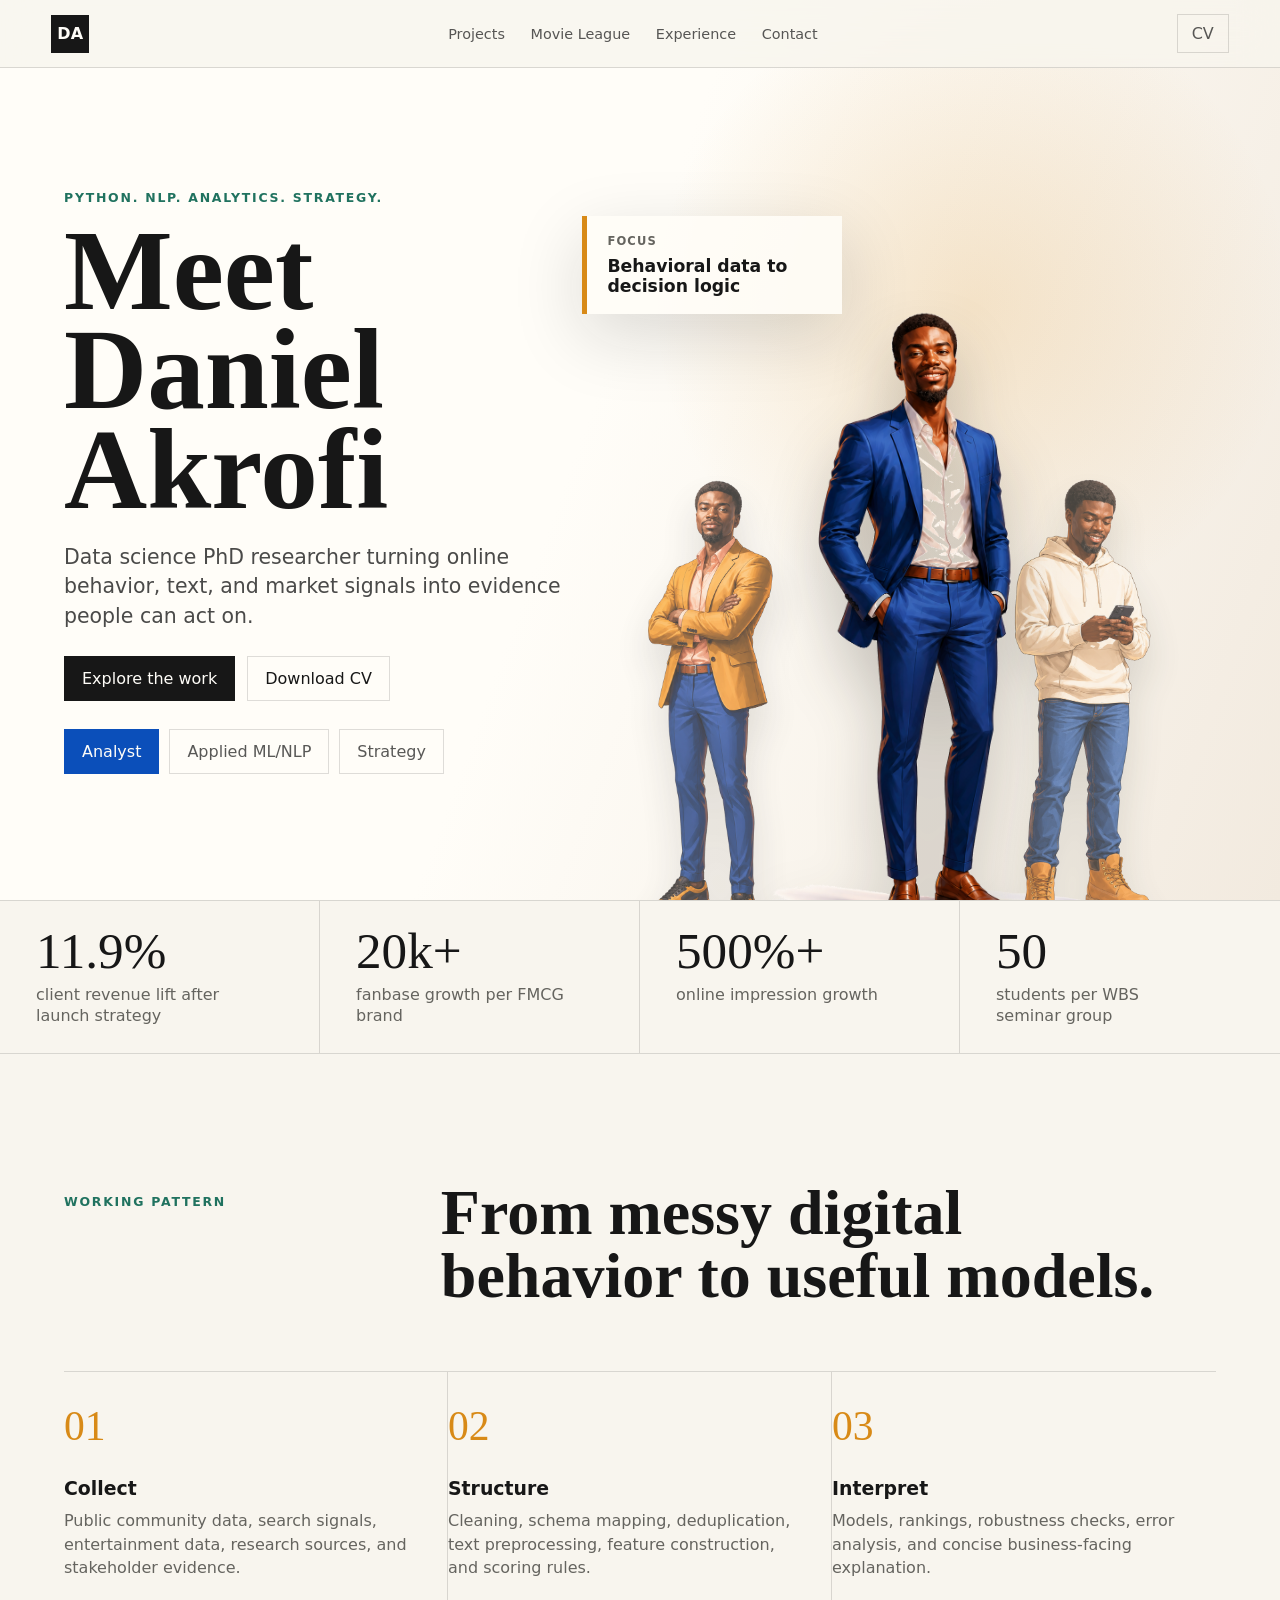
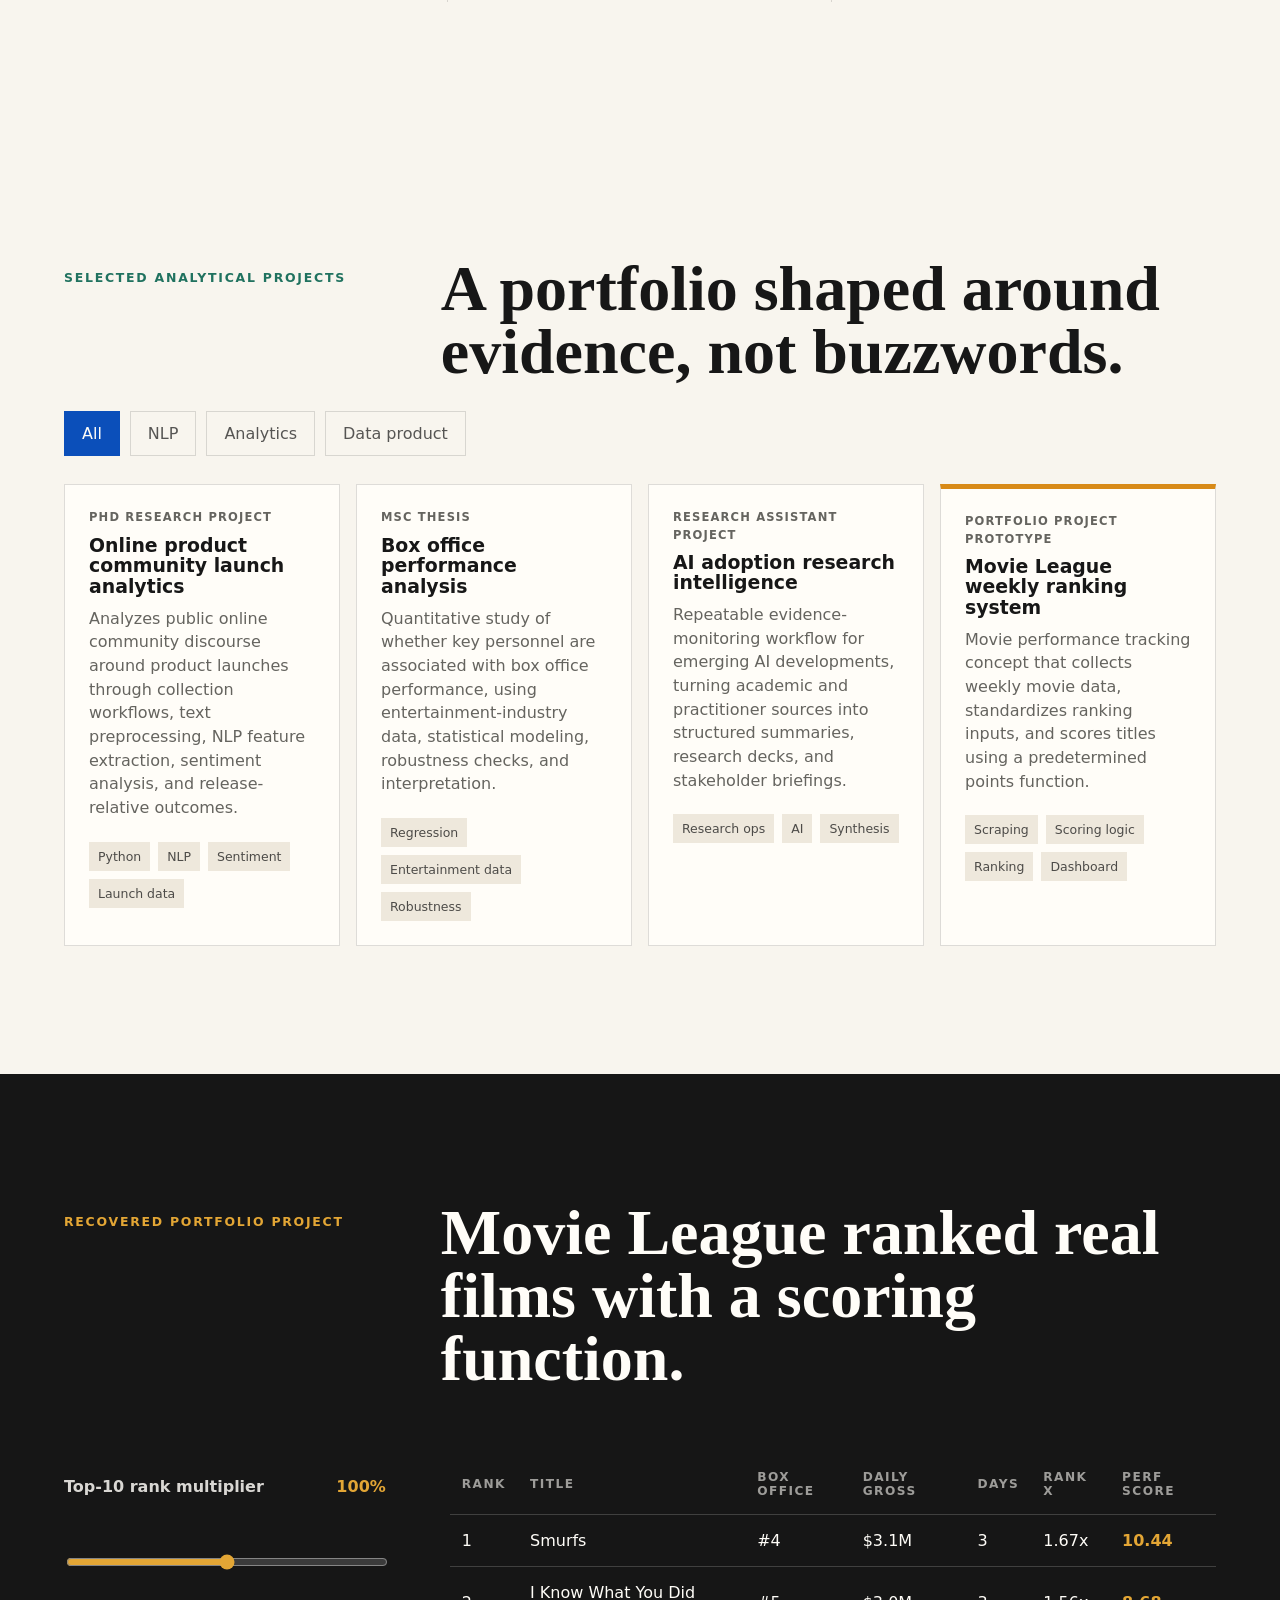
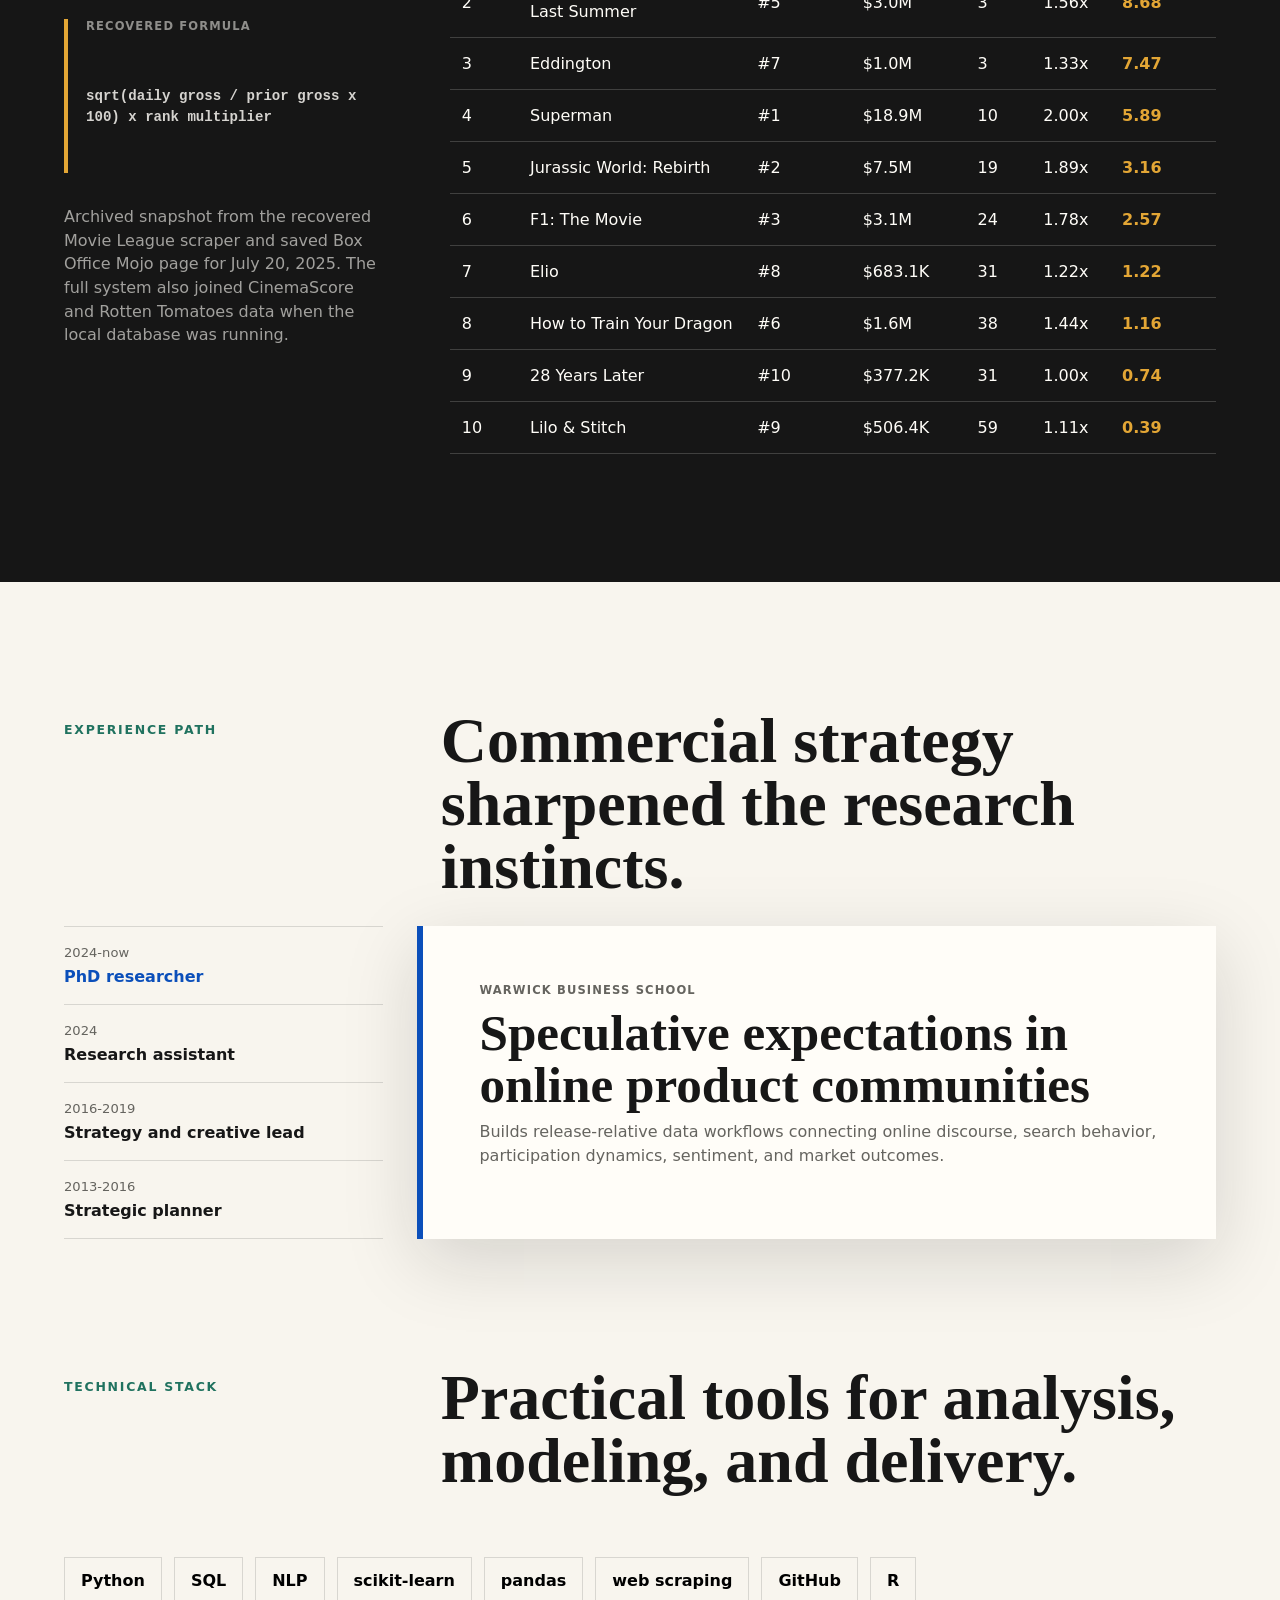
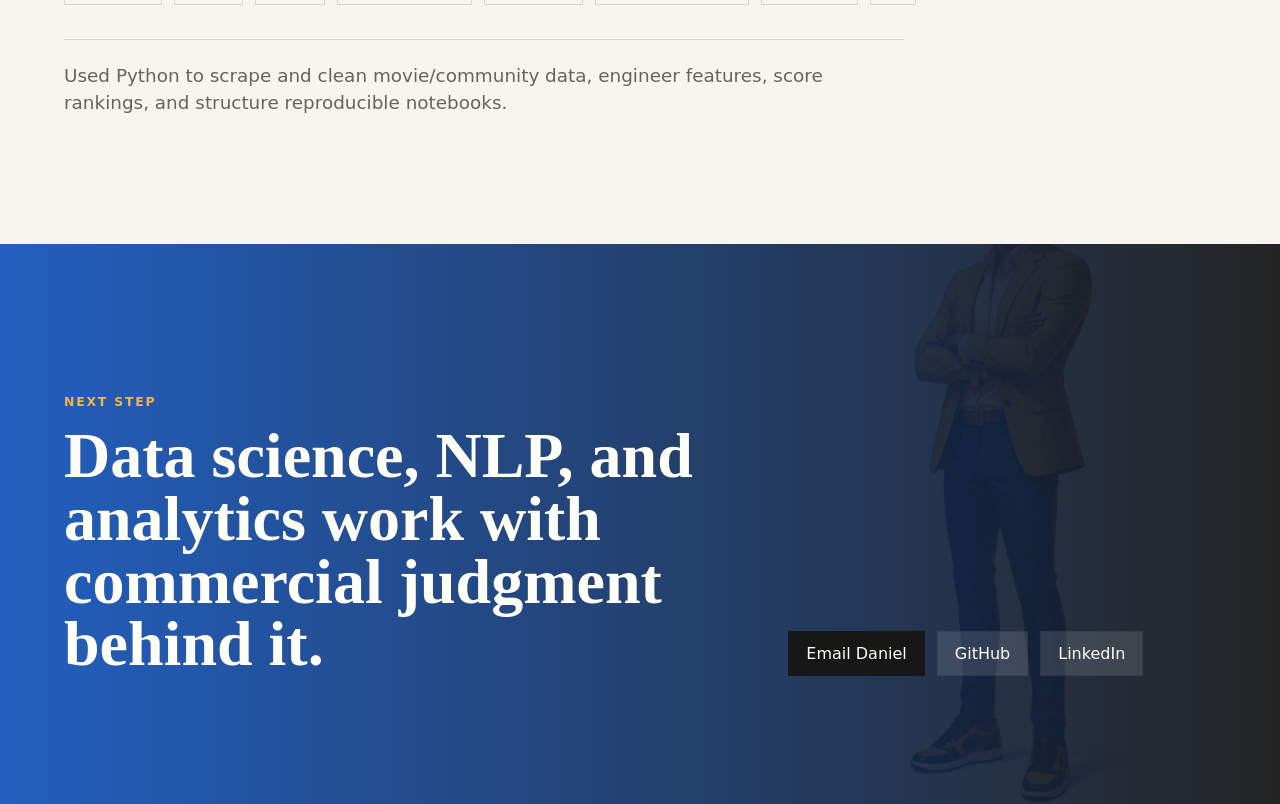
==== index.html @ beecaa13 "Publish portfolio website" ====
<!doctype html>
<html lang="en">
  <head>
    <meta charset="utf-8">
    <meta name="viewport" content="width=device-width, initial-scale=1">
    <title>Meet Daniel Akrofi | Data Science Portfolio</title>
    <meta
      name="description"
      content="Daniel Akrofi - data science PhD researcher working across Python, NLP, analytics, statistical modeling, and strategy."
    >
    <link rel="preload" as="image" href="assets/daniel-blue-suit-transparent.png">
    <link rel="stylesheet" href="styles.css">
  </head>
  <body>
    <header class="site-header" aria-label="Primary navigation">
      <a class="brand-mark" href="#top" aria-label="Daniel Akrofi home">DA</a>
      <nav class="nav-links" aria-label="Site sections">
        <a href="#projects">Projects</a>
        <a href="#league">Movie League</a>
        <a href="#timeline">Experience</a>
        <a href="#contact">Contact</a>
      </nav>
      <a class="header-action" href="assets/daniel-akrofi-data-science-cv.pdf">CV</a>
    </header>

    <main id="top">
      <section class="hero" aria-labelledby="hero-title">
        <div class="hero-copy">
          <p class="eyebrow">Python. NLP. Analytics. Strategy.</p>
          <h1 id="hero-title">Meet Daniel Akrofi</h1>
          <p class="hero-lede" id="persona-lede">
            Data science PhD researcher turning online behavior, text, and market signals into evidence people can act on.
          </p>
          <div class="hero-actions" aria-label="Primary actions">
            <a class="button primary" href="#projects">Explore the work</a>
            <a class="button secondary" href="assets/daniel-akrofi-data-science-cv.pdf">Download CV</a>
          </div>
          <div class="persona-switcher" aria-label="Switch portfolio lens">
            <button class="persona-button active" type="button" data-persona="analyst">Analyst</button>
            <button class="persona-button" type="button" data-persona="ml">Applied ML/NLP</button>
            <button class="persona-button" type="button" data-persona="strategy">Strategy</button>
          </div>
        </div>

        <div class="hero-visual" aria-hidden="true" data-active="analyst">
          <div class="persona-stage">
            <img
              class="persona-figure is-active"
              data-persona-figure="analyst"
              src="assets/daniel-blue-suit-transparent.png"
              alt=""
            >
            <img
              class="persona-figure"
              data-persona-figure="ml"
              src="assets/daniel-hoodie-transparent.png"
              alt=""
            >
            <img
              class="persona-figure"
              data-persona-figure="strategy"
              src="assets/daniel-gold-blazer-transparent.png"
              alt=""
            >
          </div>
          <div class="signal-readout" id="persona-readout">
            <span>Focus</span>
            <strong>Behavioral data to decision logic</strong>
          </div>
        </div>
      </section>

      <section class="signal-band" aria-label="Selected proof points">
        <div>
          <span class="metric">11.9%</span>
          <span class="metric-label">client revenue lift after launch strategy</span>
        </div>
        <div>
          <span class="metric">20k+</span>
          <span class="metric-label">fanbase growth per FMCG brand</span>
        </div>
        <div>
          <span class="metric">500%+</span>
          <span class="metric-label">online impression growth</span>
        </div>
        <div>
          <span class="metric">50</span>
          <span class="metric-label">students per WBS seminar group</span>
        </div>
      </section>

      <section class="section intro-grid" aria-labelledby="work-title">
        <div class="section-heading">
          <p class="eyebrow">Working pattern</p>
          <h2 id="work-title">From messy digital behavior to useful models.</h2>
        </div>
        <div class="workflow" aria-label="Workflow">
          <div class="workflow-step">
            <span>01</span>
            <h3>Collect</h3>
            <p>Public community data, search signals, entertainment data, research sources, and stakeholder evidence.</p>
          </div>
          <div class="workflow-step">
            <span>02</span>
            <h3>Structure</h3>
            <p>Cleaning, schema mapping, deduplication, text preprocessing, feature construction, and scoring rules.</p>
          </div>
          <div class="workflow-step">
            <span>03</span>
            <h3>Interpret</h3>
            <p>Models, rankings, robustness checks, error analysis, and concise business-facing explanation.</p>
          </div>
        </div>
      </section>

      <section class="section projects-section" id="projects" aria-labelledby="projects-title">
        <div class="section-heading compact">
          <p class="eyebrow">Selected analytical projects</p>
          <h2 id="projects-title">A portfolio shaped around evidence, not buzzwords.</h2>
        </div>
        <div class="filter-bar" aria-label="Project filters">
          <button class="filter-button active" type="button" data-filter="all">All</button>
          <button class="filter-button" type="button" data-filter="nlp">NLP</button>
          <button class="filter-button" type="button" data-filter="analytics">Analytics</button>
          <button class="filter-button" type="button" data-filter="product">Data product</button>
        </div>
        <div class="project-grid" id="project-grid">
          <article class="project-card" data-category="nlp analytics">
            <p class="project-kicker">PhD research project</p>
            <h3>Online product community launch analytics</h3>
            <p>
              Analyzes public online community discourse around product launches through collection workflows,
              text preprocessing, NLP feature extraction, sentiment analysis, and release-relative outcomes.
            </p>
            <div class="tag-list">
              <span>Python</span>
              <span>NLP</span>
              <span>Sentiment</span>
              <span>Launch data</span>
            </div>
          </article>
          <article class="project-card" data-category="analytics">
            <p class="project-kicker">MSc thesis</p>
            <h3>Box office performance analysis</h3>
            <p>
              Quantitative study of whether key personnel are associated with box office performance,
              using entertainment-industry data, statistical modeling, robustness checks, and interpretation.
            </p>
            <div class="tag-list">
              <span>Regression</span>
              <span>Entertainment data</span>
              <span>Robustness</span>
            </div>
          </article>
          <article class="project-card" data-category="nlp analytics">
            <p class="project-kicker">Research assistant project</p>
            <h3>AI adoption research intelligence</h3>
            <p>
              Repeatable evidence-monitoring workflow for emerging AI developments, turning academic and
              practitioner sources into structured summaries, research decks, and stakeholder briefings.
            </p>
            <div class="tag-list">
              <span>Research ops</span>
              <span>AI</span>
              <span>Synthesis</span>
            </div>
          </article>
          <article class="project-card spotlight" data-category="product analytics" id="movie-project">
            <p class="project-kicker">Portfolio project prototype</p>
            <h3>Movie League weekly ranking system</h3>
            <p>
              Movie performance tracking concept that collects weekly movie data, standardizes ranking inputs,
              and scores titles using a predetermined points function.
            </p>
            <div class="tag-list">
              <span>Scraping</span>
              <span>Scoring logic</span>
              <span>Ranking</span>
              <span>Dashboard</span>
            </div>
          </article>
        </div>
      </section>

      <section class="section league-section" id="league" aria-labelledby="league-title">
        <div class="section-heading">
          <p class="eyebrow">Recovered portfolio project</p>
          <h2 id="league-title">Movie League ranked real films with a scoring function.</h2>
        </div>
        <div class="league-layout">
          <div class="league-controls" aria-label="Movie League scoring weights">
            <label>
              <span class="range-label">
                Top-10 rank multiplier
                <strong id="rank-multiplier-value">100%</strong>
              </span>
              <input type="range" min="0" max="200" value="100" step="10" id="rank-multiplier-weight">
            </label>
            <div class="formula-chip">
              <span>Recovered formula</span>
              <strong>sqrt(daily gross / prior gross x 100) x rank multiplier</strong>
            </div>
            <p class="league-note">
              Archived snapshot from the recovered Movie League scraper and saved Box Office Mojo page for July 20, 2025.
              The full system also joined CinemaScore and Rotten Tomatoes data when the local database was running.
            </p>
          </div>
          <div class="league-table-wrap">
            <table class="league-table">
              <thead>
                <tr>
                  <th>Rank</th>
                  <th>Title</th>
                  <th>Box office</th>
                  <th>Daily gross</th>
                  <th>Days</th>
                  <th>Rank x</th>
                  <th>Perf score</th>
                </tr>
              </thead>
              <tbody id="league-body"></tbody>
            </table>
          </div>
        </div>
      </section>

      <section class="section timeline-section" id="timeline" aria-labelledby="timeline-title">
        <div class="section-heading compact">
          <p class="eyebrow">Experience path</p>
          <h2 id="timeline-title">Commercial strategy sharpened the research instincts.</h2>
        </div>
        <div class="timeline-shell">
          <div class="timeline-list" role="list" aria-label="Experience timeline">
            <button class="timeline-item active" type="button" data-node="phd">
              <span>2024-now</span>
              <strong>PhD researcher</strong>
            </button>
            <button class="timeline-item" type="button" data-node="ra">
              <span>2024</span>
              <strong>Research assistant</strong>
            </button>
            <button class="timeline-item" type="button" data-node="lead">
              <span>2016-2019</span>
              <strong>Strategy and creative lead</strong>
            </button>
            <button class="timeline-item" type="button" data-node="planner">
              <span>2013-2016</span>
              <strong>Strategic planner</strong>
            </button>
          </div>
          <div class="timeline-detail" id="timeline-detail" aria-live="polite">
            <p class="project-kicker">Warwick Business School</p>
            <h3>Speculative expectations in online product communities</h3>
            <p>
              Builds release-relative data workflows connecting online discourse, search behavior,
              participation dynamics, sentiment, and market outcomes.
            </p>
          </div>
        </div>
      </section>

      <section class="section stack-section" aria-labelledby="stack-title">
        <div class="section-heading">
          <p class="eyebrow">Technical stack</p>
          <h2 id="stack-title">Practical tools for analysis, modeling, and delivery.</h2>
        </div>
        <div class="stack-cloud" aria-label="Technical skills">
          <button type="button" data-skill="Python">Python</button>
          <button type="button" data-skill="SQL">SQL</button>
          <button type="button" data-skill="NLP">NLP</button>
          <button type="button" data-skill="scikit-learn">scikit-learn</button>
          <button type="button" data-skill="Pandas">pandas</button>
          <button type="button" data-skill="Web scraping">web scraping</button>
          <button type="button" data-skill="GitHub">GitHub</button>
          <button type="button" data-skill="R">R</button>
        </div>
        <p class="skill-readout" id="skill-readout">
          Used Python to scrape and clean movie/community data, engineer features, score rankings, and structure reproducible notebooks.
        </p>
      </section>

      <section class="contact-section" id="contact" aria-labelledby="contact-title">
        <div>
          <p class="eyebrow">Next step</p>
          <h2 id="contact-title">Data science, NLP, and analytics work with commercial judgment behind it.</h2>
        </div>
        <div class="contact-actions">
          <a class="button primary" href="mailto:daniel.akrofi@gmail.com">Email Daniel</a>
          <a class="button secondary" href="https://github.com/daakrofi">GitHub</a>
          <a class="button secondary" href="https://www.linkedin.com/in/daniel-ansah-akrofi">LinkedIn</a>
        </div>
      </section>
    </main>

    <script src="script.js"></script>
  </body>
</html>
---- styles.css ----
:root {
  --ink: #171717;
  --muted: #65645f;
  --paper: #f8f5ee;
  --white: #fffdf8;
  --line: rgba(23, 23, 23, 0.14);
  --blue: #0b4fba;
  --amber: #d88a17;
  --green: #20725f;
  --shadow: 0 22px 70px rgba(23, 23, 23, 0.15);
}

* {
  box-sizing: border-box;
}

html {
  scroll-behavior: smooth;
}

body {
  margin: 0;
  color: var(--ink);
  background: var(--paper);
  font-family: Inter, ui-sans-serif, system-ui, -apple-system, BlinkMacSystemFont, "Segoe UI", sans-serif;
  letter-spacing: 0;
}

a {
  color: inherit;
  text-decoration: none;
}

button,
input {
  font: inherit;
}

.site-header {
  align-items: center;
  backdrop-filter: blur(18px);
  background: rgba(248, 245, 238, 0.78);
  border-bottom: 1px solid var(--line);
  display: flex;
  gap: 28px;
  height: 68px;
  justify-content: space-between;
  left: 0;
  padding: 0 clamp(18px, 4vw, 54px);
  position: fixed;
  right: 0;
  top: 0;
  z-index: 20;
}

.brand-mark {
  align-items: center;
  background: var(--ink);
  color: var(--white);
  display: inline-flex;
  font-weight: 800;
  height: 38px;
  justify-content: center;
  width: 38px;
}

.nav-links {
  display: flex;
  gap: clamp(12px, 2vw, 28px);
  font-size: 0.9rem;
}

.nav-links a,
.header-action {
  color: rgba(23, 23, 23, 0.72);
  transition: color 180ms ease, transform 180ms ease;
}

.nav-links a:hover,
.header-action:hover {
  color: var(--ink);
  transform: translateY(-1px);
}

.header-action {
  border: 1px solid var(--line);
  padding: 9px 14px;
}

.hero {
  align-items: center;
  background:
    radial-gradient(circle at 76% 34%, rgba(216, 138, 23, 0.18), transparent 28%),
    linear-gradient(110deg, #fffdf8 0%, #fffdf8 46%, #f2eadf 100%);
  display: grid;
  grid-template-columns: minmax(0, 0.9fr) minmax(360px, 1.1fr);
  min-height: 100svh;
  overflow: hidden;
  padding: 92px clamp(18px, 5vw, 72px) 28px;
  position: relative;
}

.hero-copy {
  max-width: 680px;
  min-width: 0;
  position: relative;
  z-index: 2;
}

.eyebrow {
  color: var(--green);
  font-size: 0.78rem;
  font-weight: 800;
  letter-spacing: 0.14em;
  margin: 0 0 16px;
  text-transform: uppercase;
}

h1,
h2,
h3,
p {
  margin-top: 0;
}

h1 {
  font-family: Georgia, "Times New Roman", serif;
  font-size: clamp(4rem, 9vw, 7.8rem);
  line-height: 0.86;
  margin-bottom: 24px;
  max-width: 850px;
}

h2 {
  font-family: Georgia, "Times New Roman", serif;
  font-size: clamp(2.2rem, 5vw, 5.2rem);
  line-height: 0.98;
  margin-bottom: 0;
}

h3 {
  font-size: 1.18rem;
  line-height: 1.1;
  margin-bottom: 10px;
}

.hero-lede {
  color: rgba(23, 23, 23, 0.78);
  font-size: clamp(1.05rem, 1.6vw, 1.35rem);
  line-height: 1.45;
  max-width: 590px;
}

.hero-actions,
.contact-actions {
  display: flex;
  flex-wrap: wrap;
  gap: 12px;
  margin-top: 24px;
}

.button,
.persona-button,
.filter-button {
  border: 1px solid var(--line);
  cursor: pointer;
  display: inline-flex;
  justify-content: center;
  min-height: 44px;
  padding: 12px 17px;
  transition: background 180ms ease, color 180ms ease, transform 180ms ease, border-color 180ms ease;
}

.button.primary {
  background: var(--ink);
  color: var(--white);
}

.button.secondary {
  background: rgba(255, 253, 248, 0.58);
  color: var(--ink);
}

.button:hover,
.persona-button:hover,
.filter-button:hover,
.stack-cloud button:hover,
.timeline-item:hover {
  transform: translateY(-2px);
}

.persona-switcher {
  display: flex;
  flex-wrap: wrap;
  gap: 10px;
  margin-top: 28px;
}

.persona-button,
.filter-button {
  background: transparent;
  color: rgba(23, 23, 23, 0.72);
}

.persona-button.active,
.filter-button.active {
  background: var(--blue);
  border-color: var(--blue);
  color: var(--white);
}

.hero-visual {
  align-self: stretch;
  min-width: 0;
  min-height: 640px;
  pointer-events: none;
  position: relative;
}

.persona-stage {
  inset: 0;
  position: absolute;
}

.persona-figure {
  --scale: 0.62;
  --x: 50%;
  --y: 70px;
  bottom: -10px;
  filter: drop-shadow(0 34px 28px rgba(36, 32, 26, 0.18));
  height: min(78svh, 810px);
  left: var(--x);
  max-height: 840px;
  max-width: none;
  object-fit: contain;
  opacity: 0.72;
  position: absolute;
  transform: translateX(-50%) translateY(var(--y)) scale(var(--scale));
  transform-origin: bottom center;
  transition: opacity 260ms ease, transform 460ms ease, left 460ms ease, filter 460ms ease;
}

.hero-visual[data-active="analyst"] [data-persona-figure="analyst"],
.hero-visual[data-active="ml"] [data-persona-figure="ml"],
.hero-visual[data-active="strategy"] [data-persona-figure="strategy"] {
  --scale: 0.88;
  --x: 52%;
  --y: 44px;
  filter: drop-shadow(0 38px 34px rgba(36, 32, 26, 0.24));
  opacity: 1;
  z-index: 3;
}

.hero-visual[data-active="analyst"] [data-persona-figure="strategy"],
.hero-visual[data-active="ml"] [data-persona-figure="analyst"],
.hero-visual[data-active="strategy"] [data-persona-figure="analyst"] {
  --scale: 0.66;
  --x: 21%;
  --y: 58px;
  z-index: 1;
}

.hero-visual[data-active="analyst"] [data-persona-figure="ml"],
.hero-visual[data-active="ml"] [data-persona-figure="strategy"],
.hero-visual[data-active="strategy"] [data-persona-figure="ml"] {
  --scale: 0.66;
  --x: 79%;
  --y: 58px;
  z-index: 1;
}

.signal-readout {
  background: rgba(255, 253, 248, 0.88);
  border-left: 5px solid var(--amber);
  box-shadow: var(--shadow);
  left: 0;
  max-width: 260px;
  padding: 18px 20px;
  position: absolute;
  top: 124px;
  z-index: 5;
}

.signal-readout span,
.project-kicker {
  color: var(--muted);
  display: block;
  font-size: 0.72rem;
  font-weight: 800;
  letter-spacing: 0.1em;
  margin-bottom: 8px;
  text-transform: uppercase;
}

.signal-readout strong {
  display: block;
  font-size: 1.08rem;
  line-height: 1.16;
}

.signal-band {
  border-bottom: 1px solid var(--line);
  border-top: 1px solid var(--line);
  display: grid;
  grid-template-columns: repeat(4, 1fr);
  margin: 0;
}

.signal-band div {
  border-right: 1px solid var(--line);
  min-height: 148px;
  padding: 26px clamp(16px, 3vw, 36px);
}

.signal-band div:last-child {
  border-right: 0;
}

.metric {
  display: block;
  font-family: Georgia, "Times New Roman", serif;
  font-size: clamp(2.1rem, 4vw, 4.6rem);
  line-height: 0.95;
}

.metric-label {
  color: var(--muted);
  display: block;
  line-height: 1.35;
  margin-top: 8px;
  max-width: 210px;
}

.section {
  padding: clamp(74px, 10vw, 136px) clamp(18px, 5vw, 72px);
}

.section-heading {
  display: grid;
  gap: 28px;
  grid-template-columns: minmax(160px, 0.45fr) minmax(0, 1fr);
  margin-bottom: clamp(38px, 5vw, 70px);
}

.section-heading.compact {
  margin-bottom: 28px;
}

.section-heading .eyebrow {
  margin-top: 12px;
}

.workflow {
  border-top: 1px solid var(--line);
  display: grid;
  grid-template-columns: repeat(3, 1fr);
}

.workflow-step {
  border-right: 1px solid var(--line);
  padding: 30px clamp(18px, 3vw, 38px) 6px 0;
}

.workflow-step:last-child {
  border-right: 0;
}

.workflow-step span {
  color: var(--amber);
  display: block;
  font-family: Georgia, "Times New Roman", serif;
  font-size: 2.6rem;
  margin-bottom: 28px;
}

.workflow-step p,
.project-card p,
.timeline-detail p,
.league-note,
.skill-readout {
  color: var(--muted);
  line-height: 1.48;
}

.filter-bar {
  display: flex;
  flex-wrap: wrap;
  gap: 10px;
  margin-bottom: 28px;
}

.project-grid {
  display: grid;
  gap: 16px;
  grid-template-columns: repeat(4, minmax(0, 1fr));
}

.project-card {
  background: var(--white);
  border: 1px solid var(--line);
  min-height: 350px;
  opacity: 1;
  padding: 24px;
  transform: translateY(0);
  transition: opacity 220ms ease, transform 220ms ease, border-color 220ms ease;
}

.project-card:hover {
  border-color: rgba(11, 79, 186, 0.45);
  transform: translateY(-4px);
}

.project-card.is-hidden {
  display: none;
}

.project-card.spotlight {
  border-top: 5px solid var(--amber);
}

.tag-list {
  display: flex;
  flex-wrap: wrap;
  gap: 8px;
  margin-top: 22px;
}

.tag-list span {
  background: #eee8dc;
  color: rgba(23, 23, 23, 0.75);
  font-size: 0.78rem;
  padding: 7px 9px;
}

.league-section {
  background: #161616;
  color: var(--white);
}

.league-section .eyebrow {
  color: #e3a635;
}

.league-section h2 {
  color: var(--white);
}

.league-layout {
  display: grid;
  gap: clamp(28px, 5vw, 70px);
  grid-template-columns: minmax(260px, 0.42fr) minmax(0, 1fr);
}

.league-controls {
  display: grid;
  gap: 24px;
}

.league-controls label {
  color: rgba(255, 253, 248, 0.84);
  display: grid;
  gap: 10px;
  font-weight: 700;
}

.range-label {
  align-items: center;
  display: flex;
  gap: 16px;
  justify-content: space-between;
}

.range-label strong {
  color: #e3a635;
  font-variant-numeric: tabular-nums;
}

input[type="range"] {
  accent-color: #e3a635;
  width: 100%;
}

.formula-chip {
  border-left: 4px solid #e3a635;
  color: rgba(255, 253, 248, 0.82);
  display: grid;
  gap: 8px;
  padding-left: 18px;
}

.formula-chip span {
  color: rgba(255, 253, 248, 0.52);
  font-size: 0.72rem;
  font-weight: 800;
  letter-spacing: 0.1em;
  text-transform: uppercase;
}

.formula-chip strong {
  font-family: ui-monospace, SFMono-Regular, Menlo, Monaco, Consolas, "Liberation Mono", monospace;
  font-size: 0.88rem;
  line-height: 1.45;
}

.league-note {
  color: rgba(255, 253, 248, 0.6);
  margin-top: 8px;
}

.league-table-wrap {
  overflow-x: auto;
}

.league-table {
  border-collapse: collapse;
  min-width: 760px;
  width: 100%;
}

.league-table th,
.league-table td {
  border-bottom: 1px solid rgba(255, 253, 248, 0.18);
  padding: 16px 12px;
  text-align: left;
}

.league-table th {
  color: rgba(255, 253, 248, 0.58);
  font-size: 0.76rem;
  letter-spacing: 0.12em;
  text-transform: uppercase;
}

.league-table td:last-child {
  color: #e3a635;
  font-weight: 900;
}

.league-table td:first-child,
.league-table td:nth-child(3),
.league-table td:nth-child(5),
.league-table td:nth-child(6),
.league-table td:last-child {
  font-variant-numeric: tabular-nums;
}

.timeline-shell {
  display: grid;
  gap: 34px;
  grid-template-columns: minmax(250px, 0.4fr) minmax(0, 1fr);
}

.timeline-list {
  border-top: 1px solid var(--line);
  display: grid;
}

.timeline-item {
  background: transparent;
  border: 0;
  border-bottom: 1px solid var(--line);
  color: var(--ink);
  cursor: pointer;
  display: grid;
  gap: 6px;
  justify-items: start;
  padding: 18px 0;
  text-align: left;
  transition: color 180ms ease, transform 180ms ease;
}

.timeline-item span {
  color: var(--muted);
  font-size: 0.82rem;
}

.timeline-item.active {
  color: var(--blue);
}

.timeline-detail {
  align-self: start;
  background: var(--white);
  border-left: 6px solid var(--blue);
  box-shadow: var(--shadow);
  min-height: 260px;
  padding: clamp(28px, 5vw, 56px);
}

.timeline-detail h3 {
  font-family: Georgia, "Times New Roman", serif;
  font-size: clamp(1.9rem, 4vw, 4rem);
  line-height: 1;
}

.stack-section {
  padding-top: 0;
}

.stack-cloud {
  display: flex;
  flex-wrap: wrap;
  gap: 12px;
}

.stack-cloud button {
  background: transparent;
  border: 1px solid var(--line);
  cursor: pointer;
  font-weight: 800;
  min-height: 48px;
  padding: 12px 16px;
  transition: background 180ms ease, color 180ms ease, transform 180ms ease;
}

.stack-cloud button.active {
  background: var(--green);
  border-color: var(--green);
  color: var(--white);
}

.skill-readout {
  border-top: 1px solid var(--line);
  font-size: 1.15rem;
  margin: 34px 0 0;
  max-width: 840px;
  padding-top: 22px;
}

.contact-section {
  align-items: end;
  background:
    linear-gradient(90deg, rgba(11, 79, 186, 0.9), rgba(23, 23, 23, 0.94)),
    url("assets/daniel-gold-blazer-transparent.png");
  background-position: right bottom;
  background-repeat: no-repeat;
  background-size: auto 118%;
  color: var(--white);
  display: grid;
  gap: 40px;
  grid-template-columns: minmax(0, 0.8fr) minmax(280px, 0.5fr);
  min-height: 560px;
  padding: clamp(74px, 10vw, 130px) clamp(18px, 5vw, 72px);
}

.contact-section .eyebrow {
  color: #f3b547;
}

.contact-section h2 {
  max-width: 820px;
}

.contact-section .button.secondary {
  background: rgba(255, 253, 248, 0.12);
  color: var(--white);
}

.reveal {
  opacity: 0;
  transform: translateY(26px);
  transition: opacity 520ms ease, transform 520ms ease;
}

.reveal.is-visible {
  opacity: 1;
  transform: translateY(0);
}

@media (max-width: 980px) {
  .hero {
    grid-template-columns: minmax(0, 1fr);
    padding-top: 98px;
  }

  .hero-visual {
    min-height: 500px;
  }

  .persona-figure {
    height: min(62svh, 610px);
    max-width: 100%;
  }

  .signal-readout {
    bottom: 24px;
    left: 50%;
    top: auto;
    transform: translateX(-50%);
  }

  .signal-band,
  .workflow,
  .project-grid,
  .league-layout,
  .timeline-shell,
  .contact-section {
    grid-template-columns: 1fr;
  }

  .signal-band div,
  .workflow-step {
    border-right: 0;
  }

  .signal-band {
    grid-template-columns: repeat(2, 1fr);
  }

  .project-grid {
    grid-template-columns: repeat(2, 1fr);
  }

  .section-heading {
    grid-template-columns: 1fr;
  }
}

@media (max-width: 680px) {
  .site-header {
    gap: 14px;
    height: 62px;
  }

  .nav-links {
    display: none;
  }

  h1 {
    font-size: clamp(3rem, 16vw, 4.7rem);
    line-height: 0.9;
  }

  .hero {
    min-height: auto;
  }

  .hero-visual {
    min-height: 430px;
  }

  .hero-visual[data-active="analyst"] [data-persona-figure="analyst"],
  .hero-visual[data-active="ml"] [data-persona-figure="ml"],
  .hero-visual[data-active="strategy"] [data-persona-figure="strategy"] {
    --scale: 0.7;
    --x: 50%;
    --y: 18px;
  }

  .hero-visual[data-active="analyst"] [data-persona-figure="strategy"],
  .hero-visual[data-active="ml"] [data-persona-figure="analyst"],
  .hero-visual[data-active="strategy"] [data-persona-figure="analyst"] {
    --scale: 0.42;
    --x: 16%;
    --y: 82px;
  }

  .hero-visual[data-active="analyst"] [data-persona-figure="ml"],
  .hero-visual[data-active="ml"] [data-persona-figure="strategy"],
  .hero-visual[data-active="strategy"] [data-persona-figure="ml"] {
    --scale: 0.42;
    --x: 84%;
    --y: 82px;
  }

  .hero-actions,
  .persona-switcher,
  .contact-actions {
    align-items: stretch;
    flex-direction: column;
  }

  .button,
  .persona-button,
  .filter-button {
    width: 100%;
  }

  .signal-band,
  .project-grid {
    grid-template-columns: 1fr;
  }

  .project-card {
    min-height: auto;
  }

  .contact-section {
    background-size: auto 80%;
    padding-bottom: 340px;
  }
}

@media (prefers-reduced-motion: reduce) {
  html {
    scroll-behavior: auto;
  }

  *,
  *::before,
  *::after {
    transition-duration: 0.01ms !important;
    animation-duration: 0.01ms !important;
    animation-iteration-count: 1 !important;
  }
}
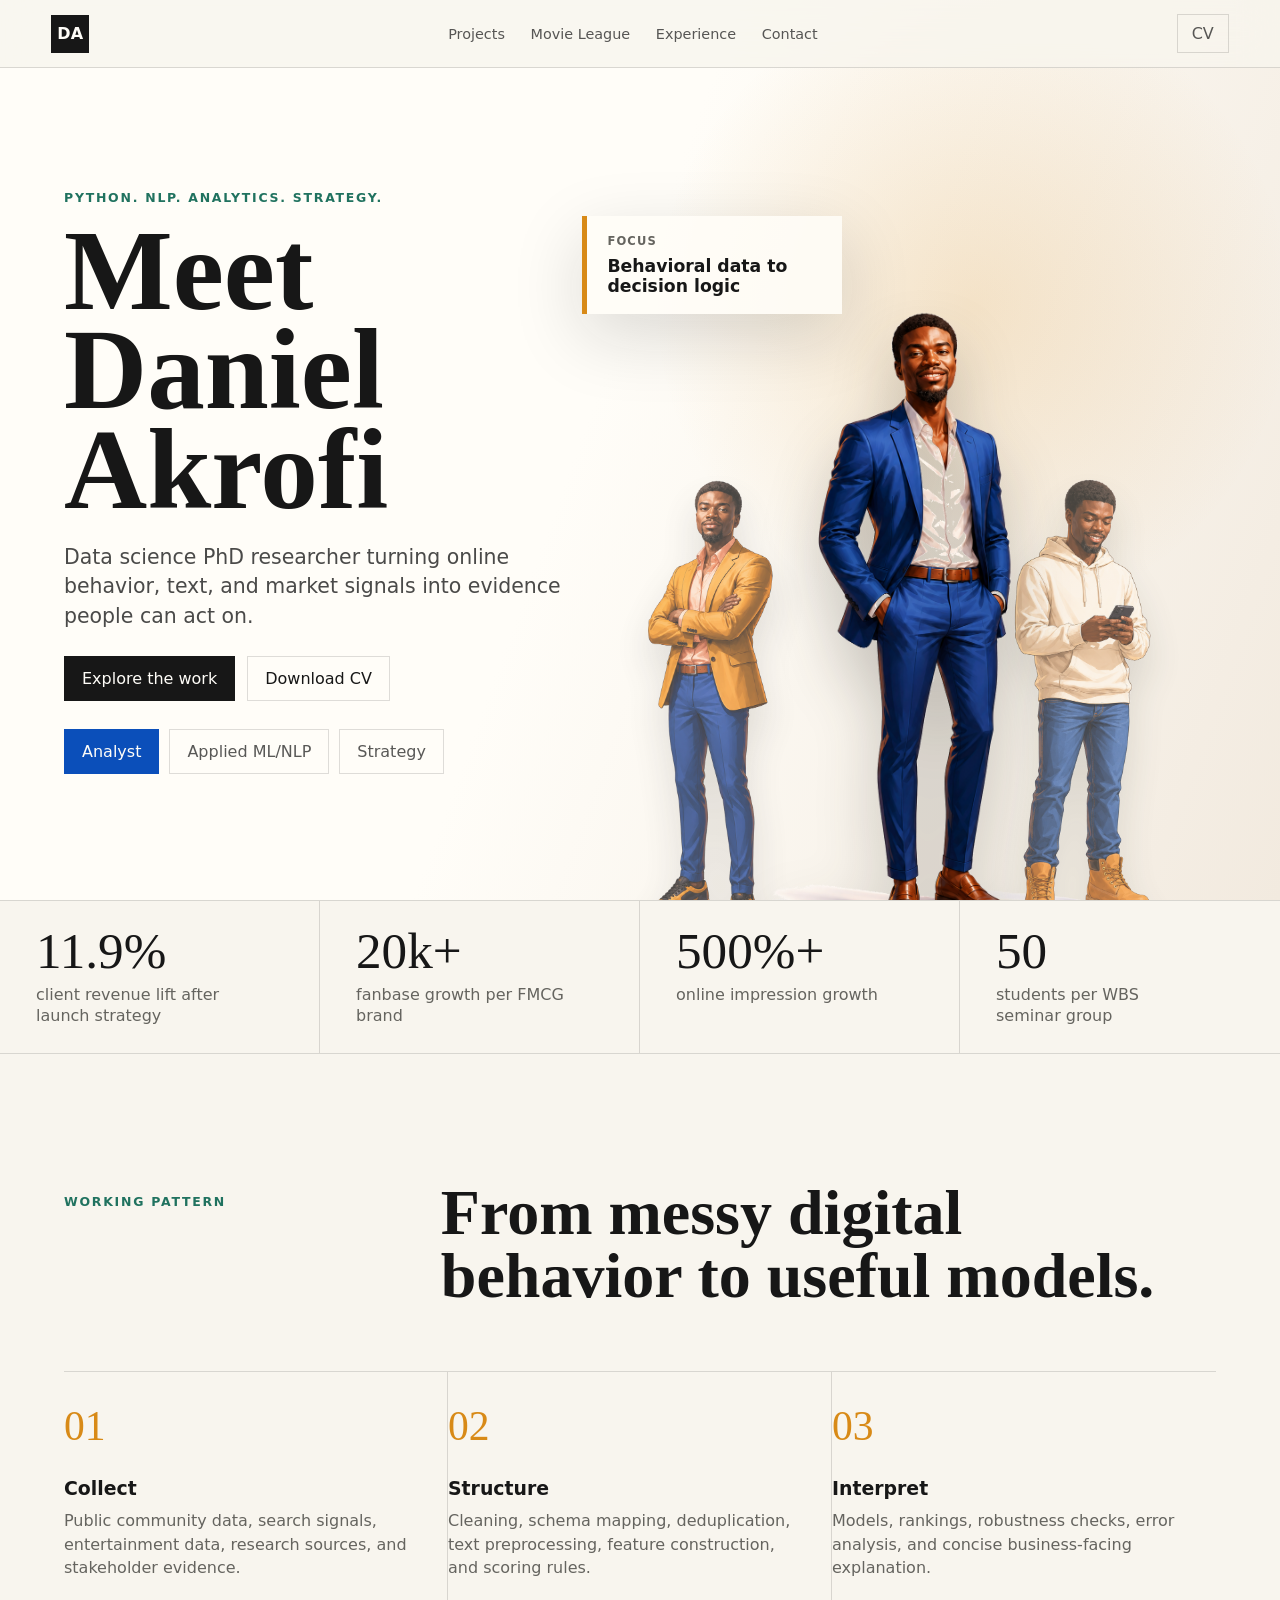
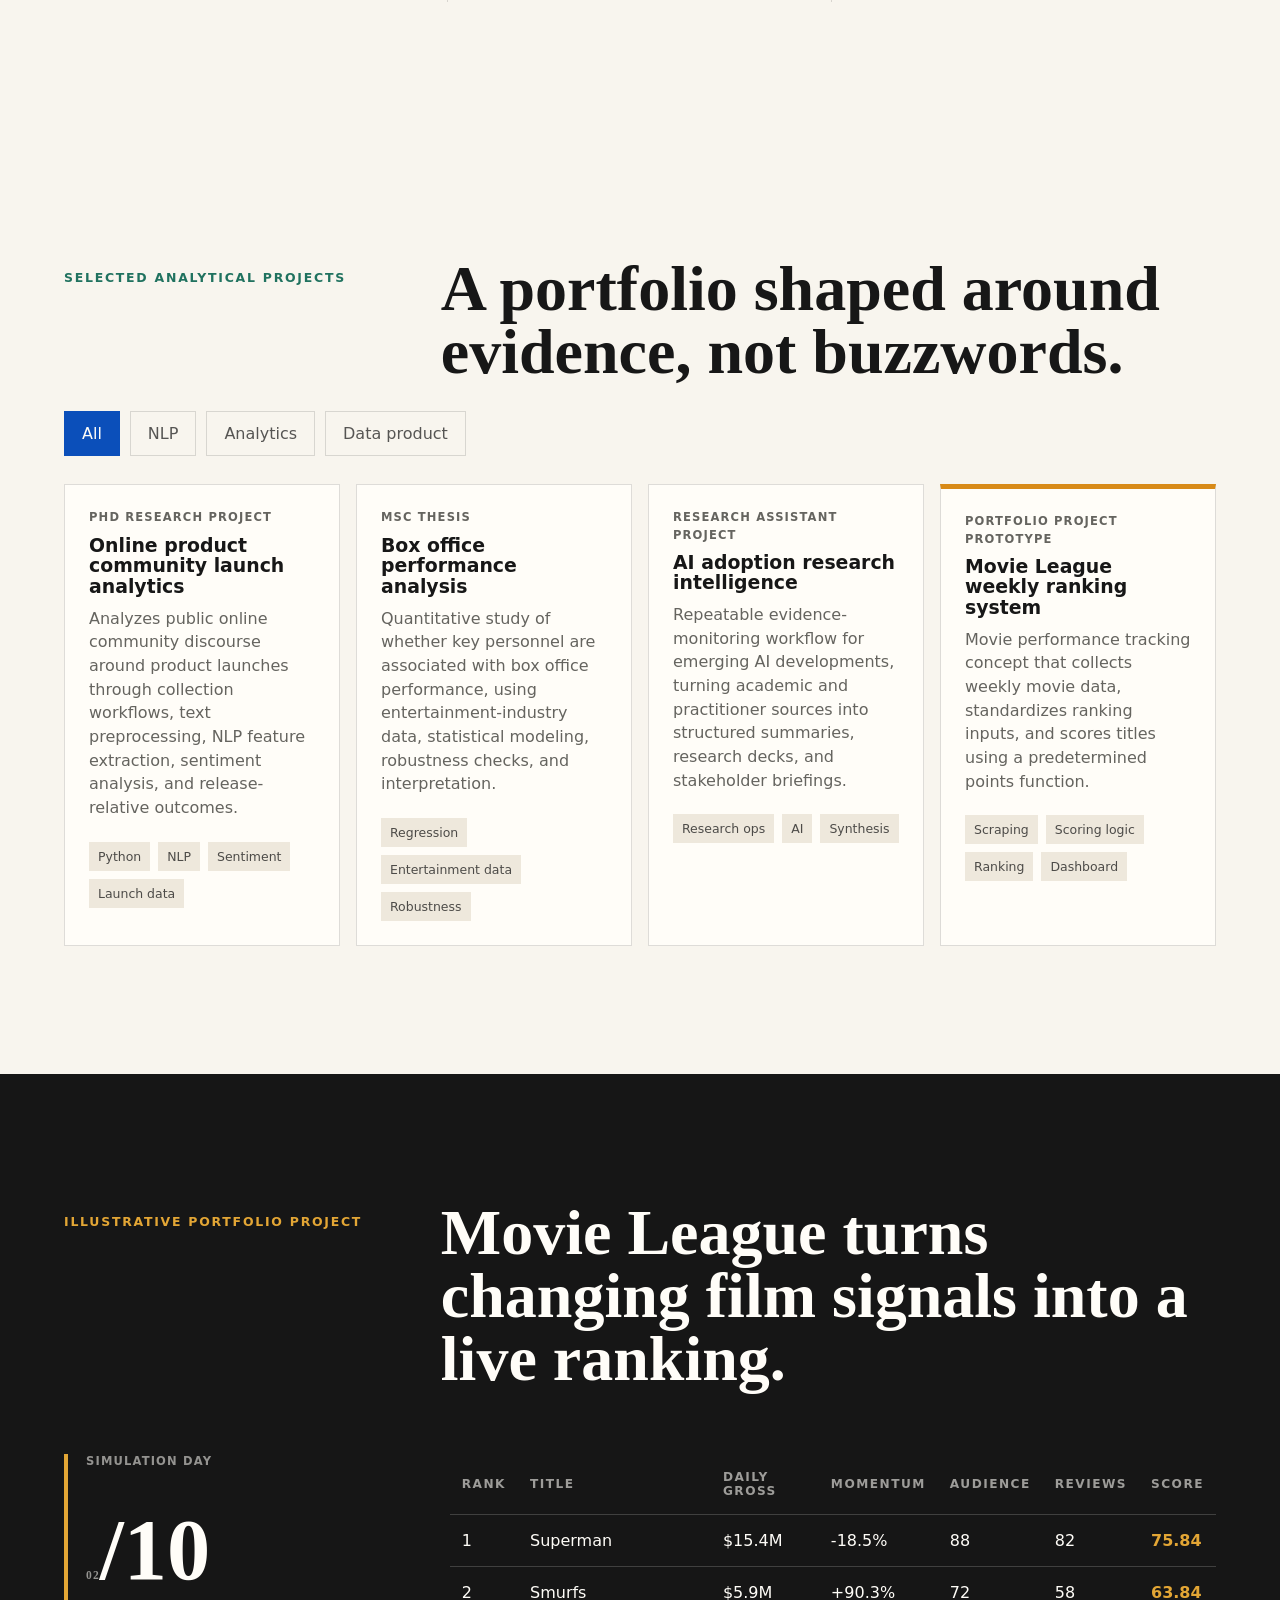
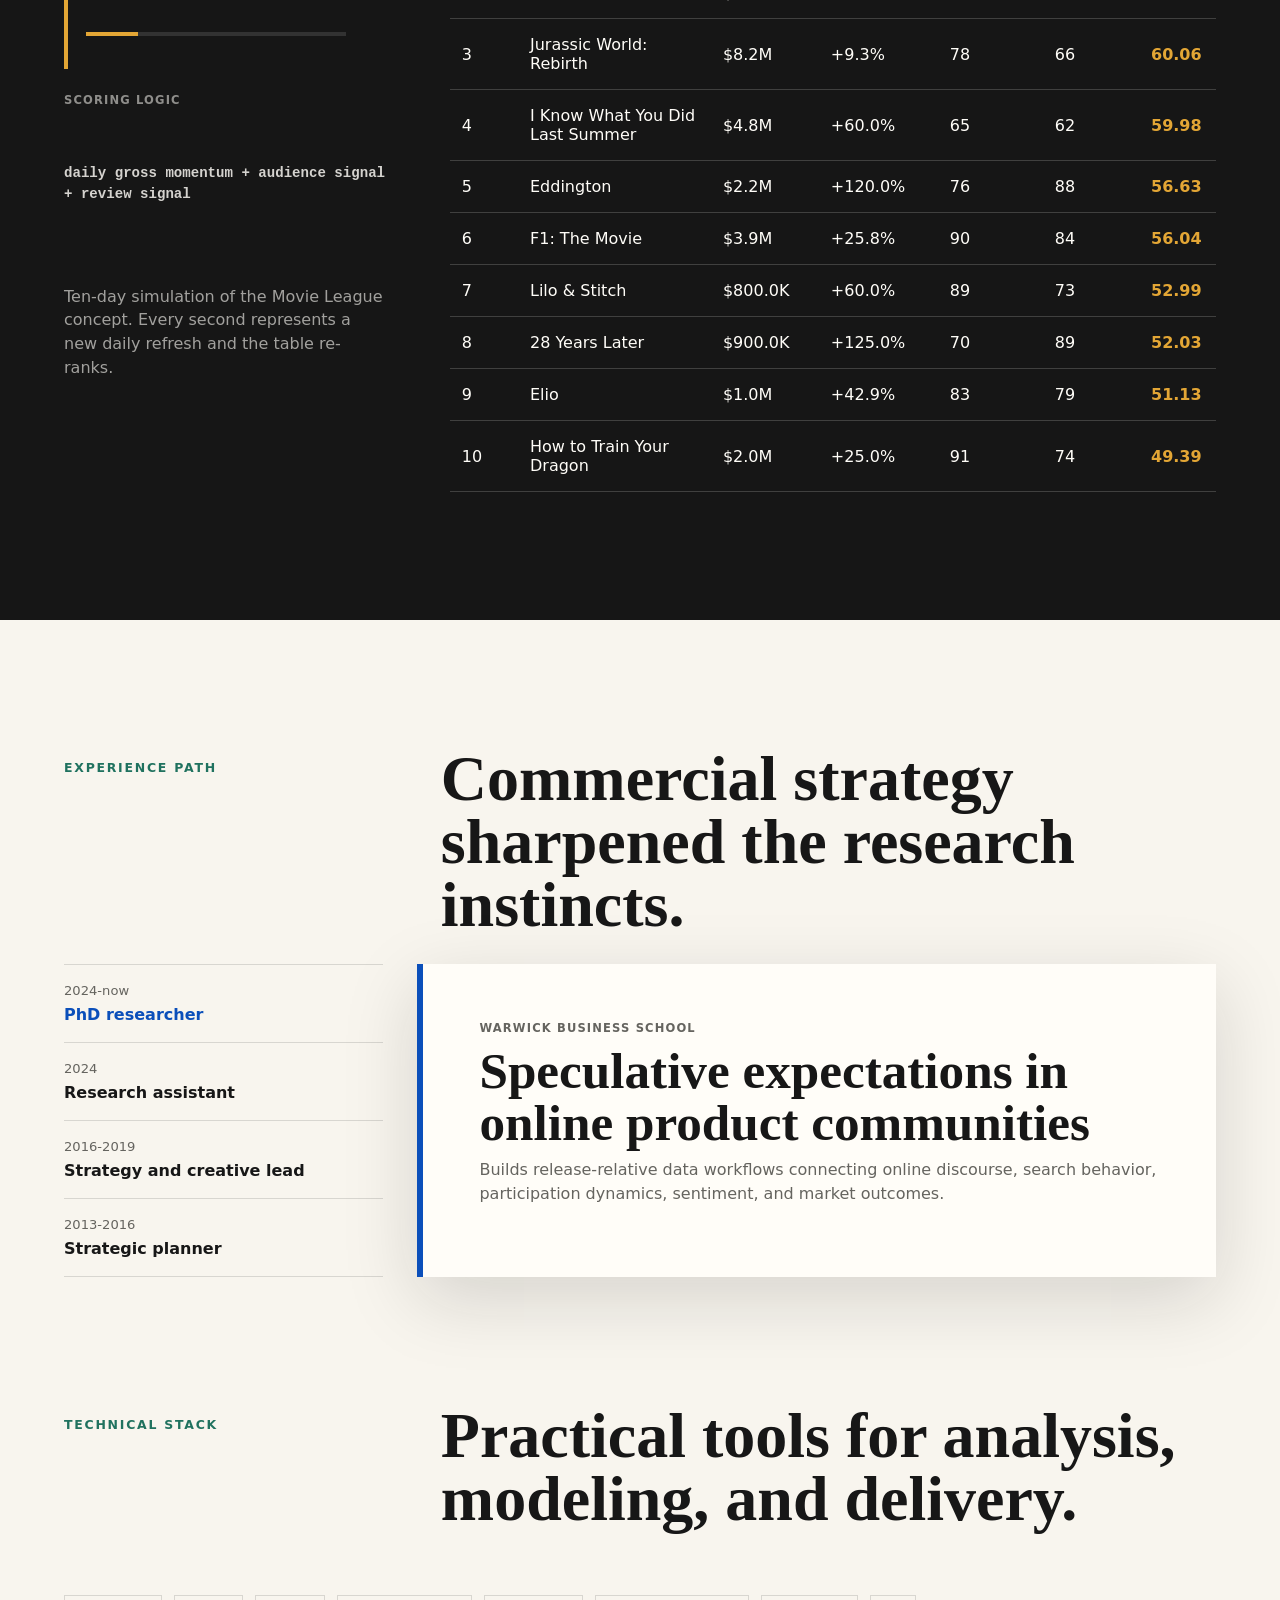
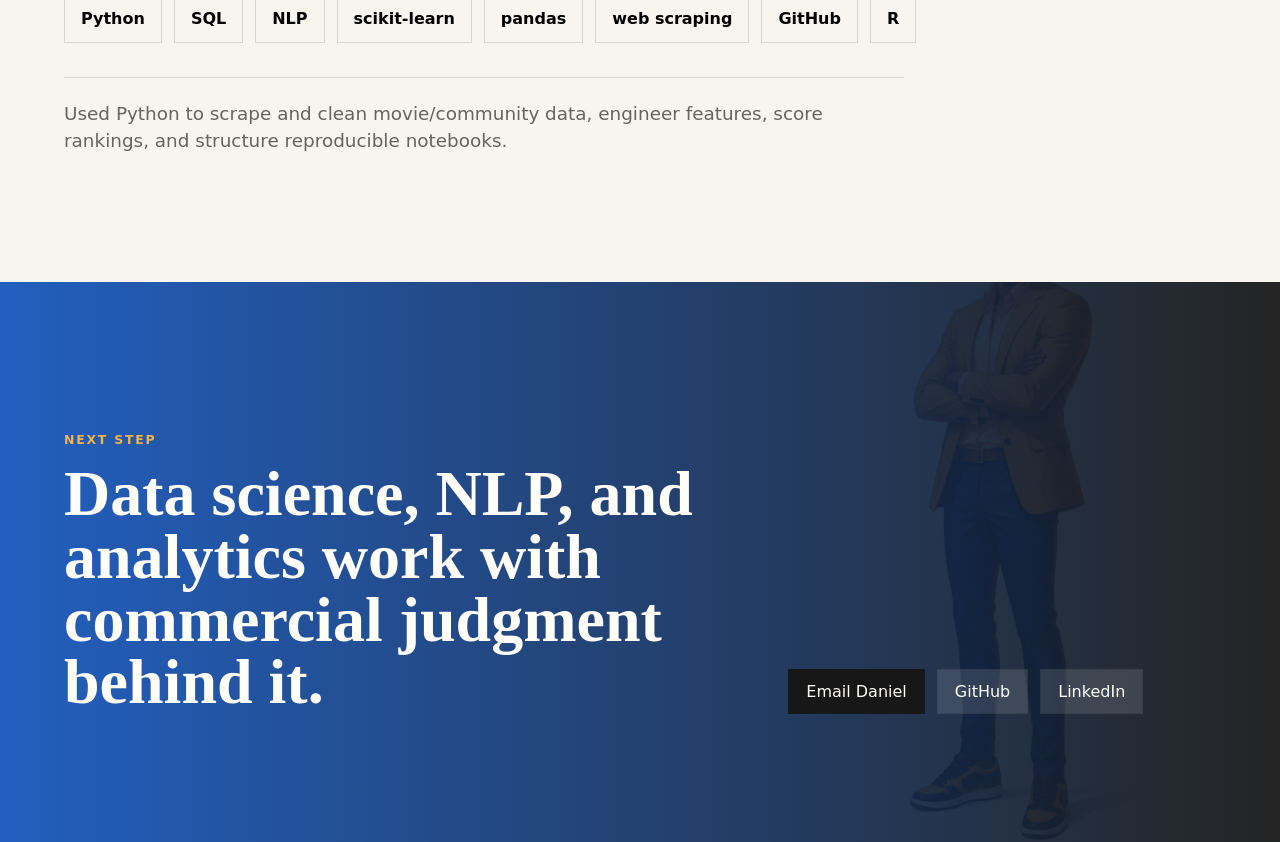
==== commit 7b8f898a: "Revise Movie League simulation" ====
--- a/index.html
+++ b/index.html
@@ -184,25 +184,24 @@
 
       <section class="section league-section" id="league" aria-labelledby="league-title">
         <div class="section-heading">
-          <p class="eyebrow">Recovered portfolio project</p>
-          <h2 id="league-title">Movie League ranked real films with a scoring function.</h2>
+          <p class="eyebrow">Illustrative portfolio project</p>
+          <h2 id="league-title">Movie League turns changing film signals into a live ranking.</h2>
         </div>
         <div class="league-layout">
-          <div class="league-controls" aria-label="Movie League scoring weights">
-            <label>
-              <span class="range-label">
-                Top-10 rank multiplier
-                <strong id="rank-multiplier-value">100%</strong>
-              </span>
-              <input type="range" min="0" max="200" value="100" step="10" id="rank-multiplier-weight">
-            </label>
+          <div class="league-controls" aria-label="Movie League simulation status">
+            <div class="league-day-card" aria-live="polite">
+              <span>Simulation day</span>
+              <strong><span id="league-day">01</span>/10</strong>
+              <div class="league-progress" aria-hidden="true">
+                <span id="league-progress-fill"></span>
+              </div>
+            </div>
             <div class="formula-chip">
-              <span>Recovered formula</span>
-              <strong>sqrt(daily gross / prior gross x 100) x rank multiplier</strong>
+              <span>Scoring logic</span>
+              <strong>daily gross momentum + audience signal + review signal</strong>
             </div>
             <p class="league-note">
-              Archived snapshot from the recovered Movie League scraper and saved Box Office Mojo page for July 20, 2025.
-              The full system also joined CinemaScore and Rotten Tomatoes data when the local database was running.
+              Ten-day simulation of the Movie League concept. Every second represents a new daily refresh and the table re-ranks.
             </p>
           </div>
           <div class="league-table-wrap">
@@ -211,11 +210,11 @@
                 <tr>
                   <th>Rank</th>
                   <th>Title</th>
-                  <th>Box office</th>
                   <th>Daily gross</th>
-                  <th>Days</th>
-                  <th>Rank x</th>
-                  <th>Perf score</th>
+                  <th>Momentum</th>
+                  <th>Audience</th>
+                  <th>Reviews</th>
+                  <th>Score</th>
                 </tr>
               </thead>
               <tbody id="league-body"></tbody>
--- a/styles.css
+++ b/styles.css
@@ -456,36 +456,48 @@
   gap: 24px;
 }
 
-.league-controls label {
-  color: rgba(255, 253, 248, 0.84);
+.league-day-card {
+  border-left: 4px solid #e3a635;
   display: grid;
   gap: 10px;
-  font-weight: 700;
-}
-
-.range-label {
-  align-items: center;
-  display: flex;
-  gap: 16px;
-  justify-content: space-between;
-}
-
-.range-label strong {
-  color: #e3a635;
+  padding-left: 18px;
+}
+
+.league-day-card span {
+  color: rgba(255, 253, 248, 0.54);
+  font-size: 0.72rem;
+  font-weight: 800;
+  letter-spacing: 0.1em;
+  text-transform: uppercase;
+}
+
+.league-day-card strong {
+  color: var(--white);
+  font-family: Georgia, "Times New Roman", serif;
+  font-size: clamp(3rem, 7vw, 5.4rem);
   font-variant-numeric: tabular-nums;
-}
-
-input[type="range"] {
-  accent-color: #e3a635;
-  width: 100%;
+  line-height: 0.92;
+}
+
+.league-progress {
+  background: rgba(255, 253, 248, 0.12);
+  height: 4px;
+  overflow: hidden;
+  width: min(100%, 260px);
+}
+
+.league-progress span {
+  background: #e3a635;
+  display: block;
+  height: 100%;
+  transition: width 260ms ease;
+  width: 10%;
 }
 
 .formula-chip {
-  border-left: 4px solid #e3a635;
   color: rgba(255, 253, 248, 0.82);
   display: grid;
   gap: 8px;
-  padding-left: 18px;
 }
 
 .formula-chip span {
@@ -513,7 +525,7 @@
 
 .league-table {
   border-collapse: collapse;
-  min-width: 760px;
+  min-width: 720px;
   width: 100%;
 }
 
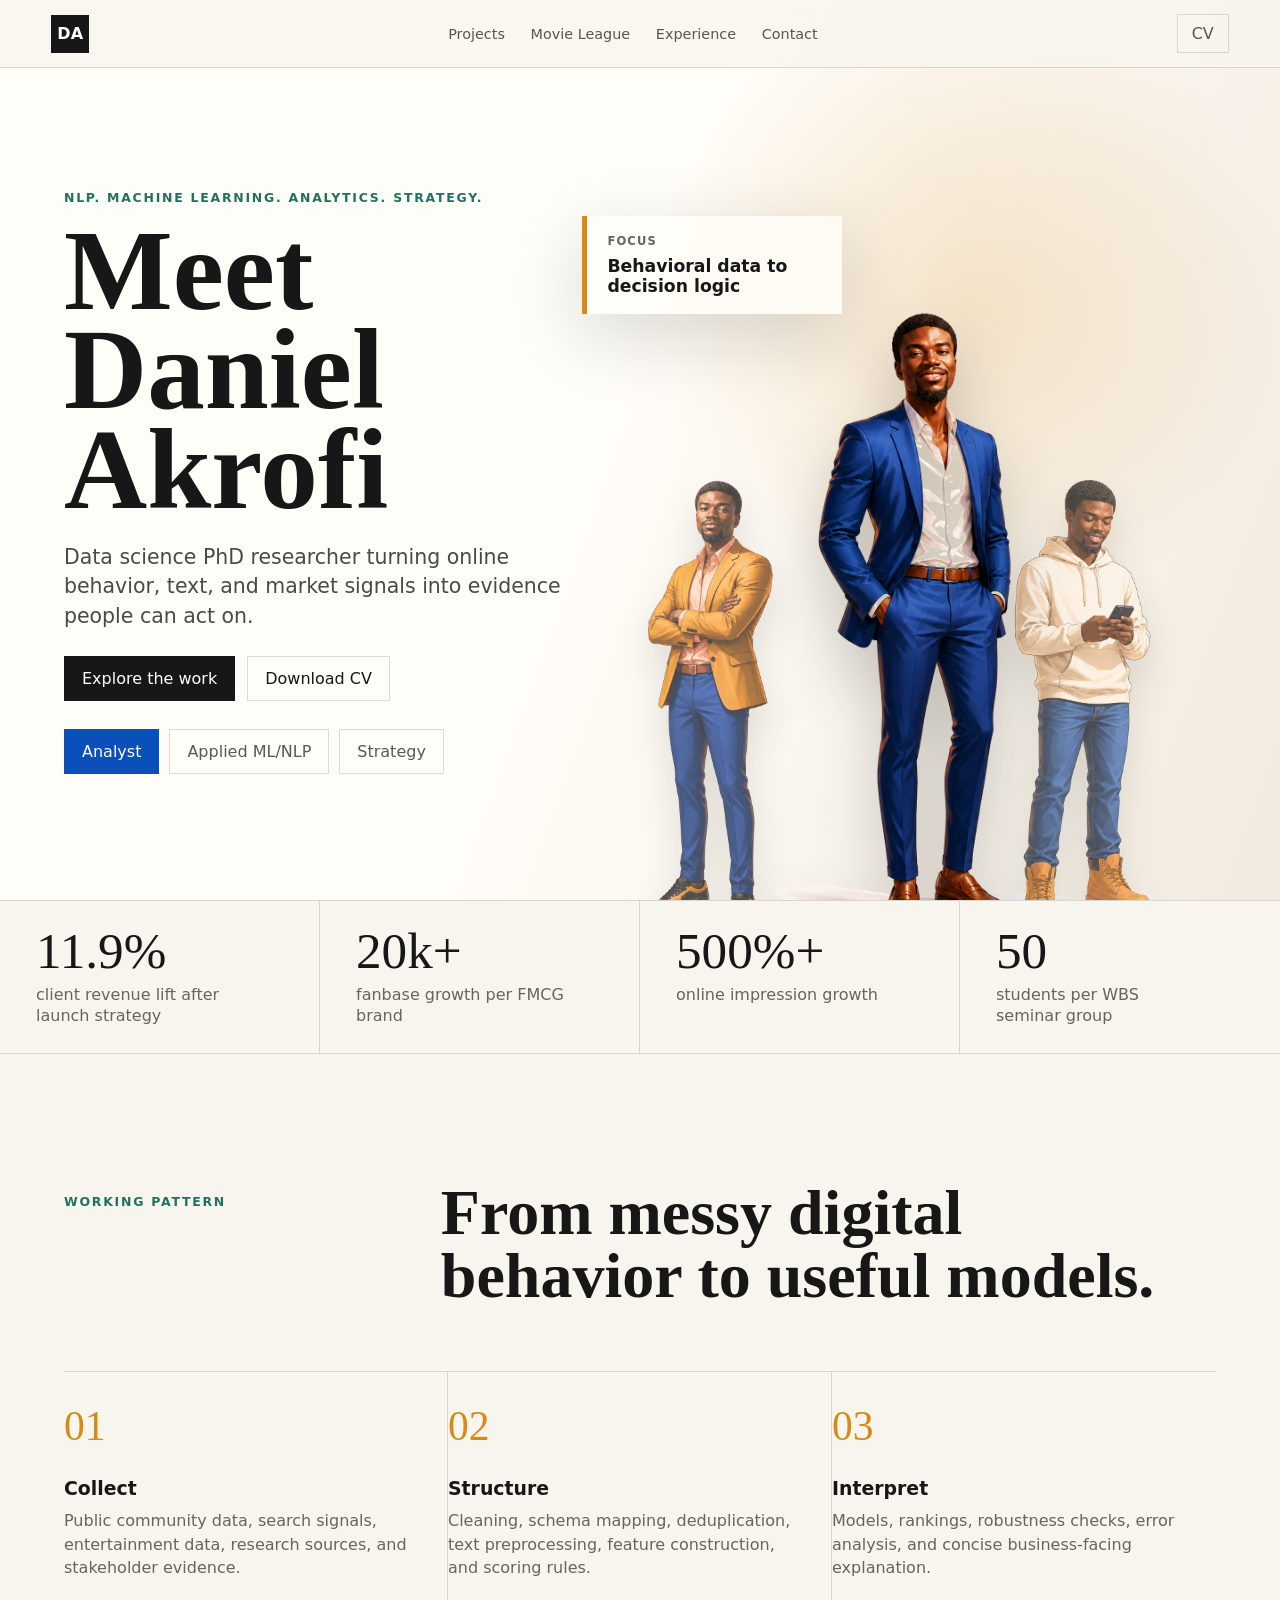
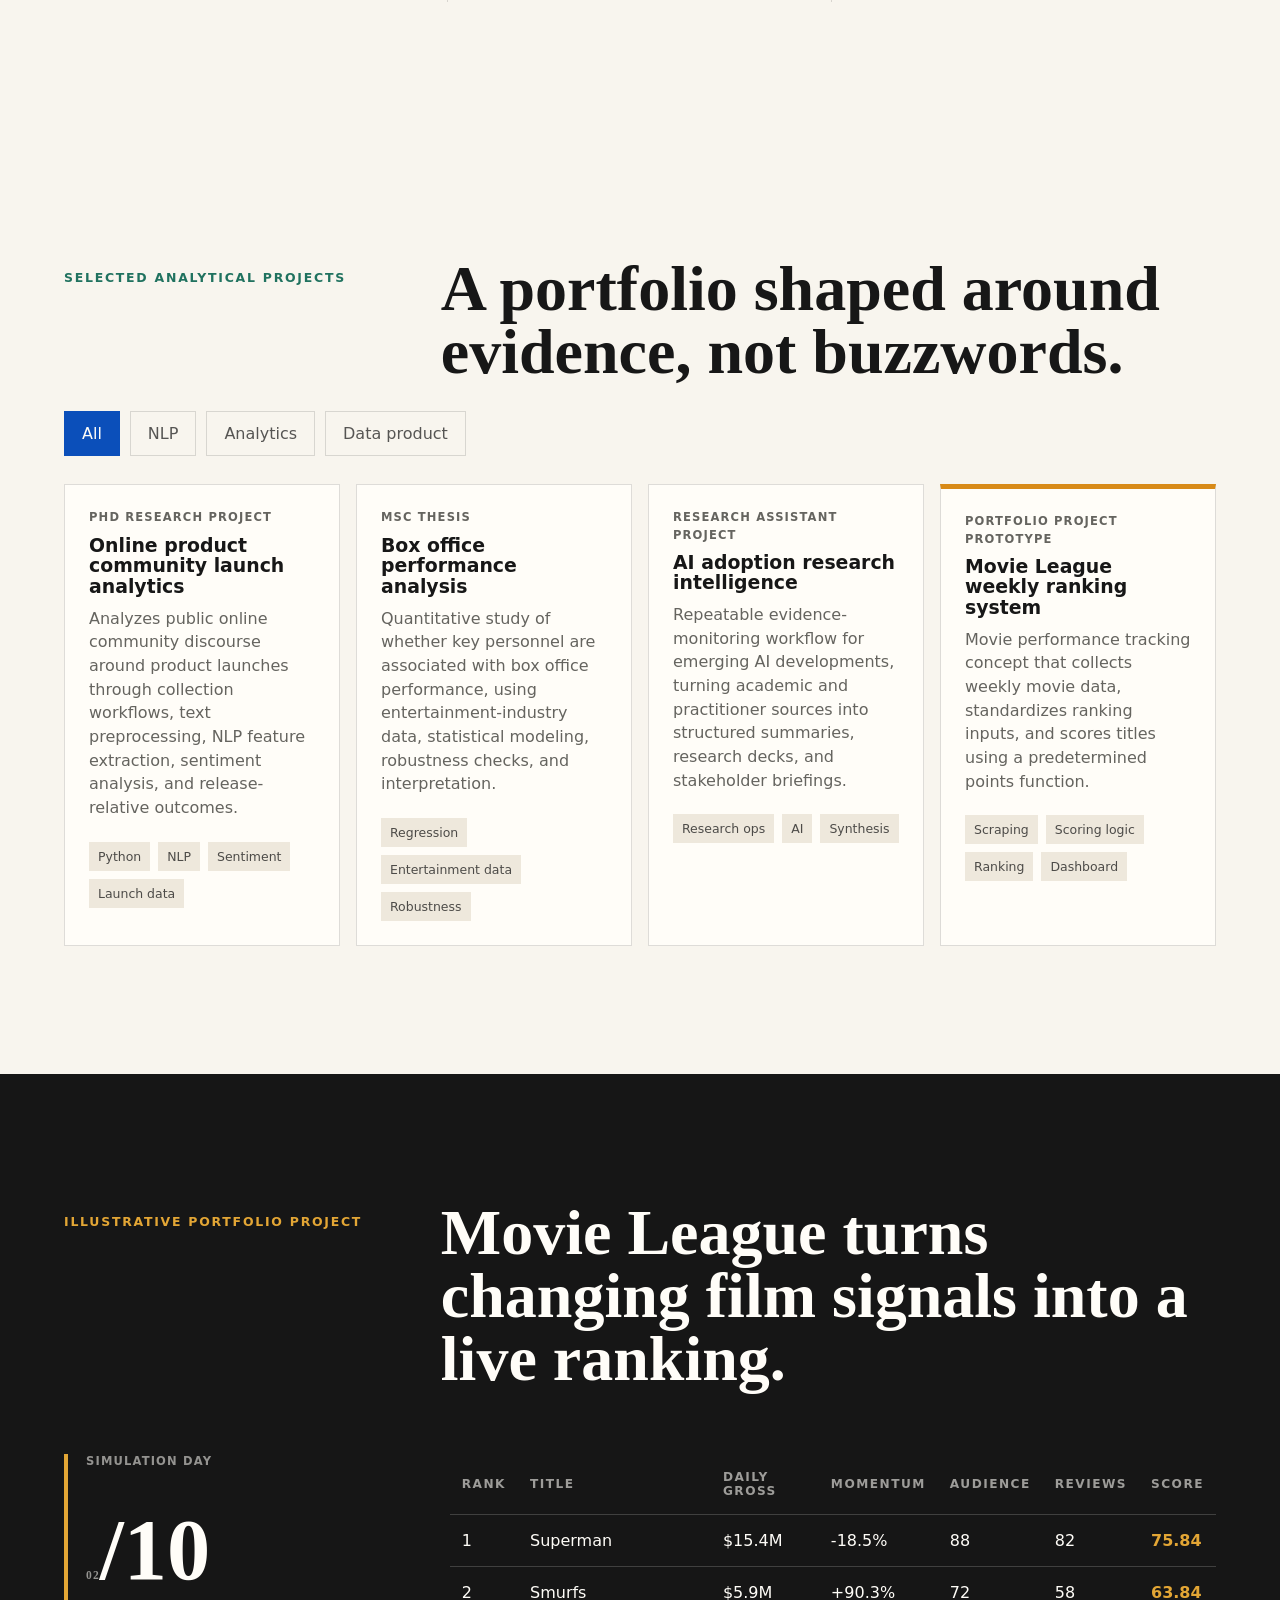
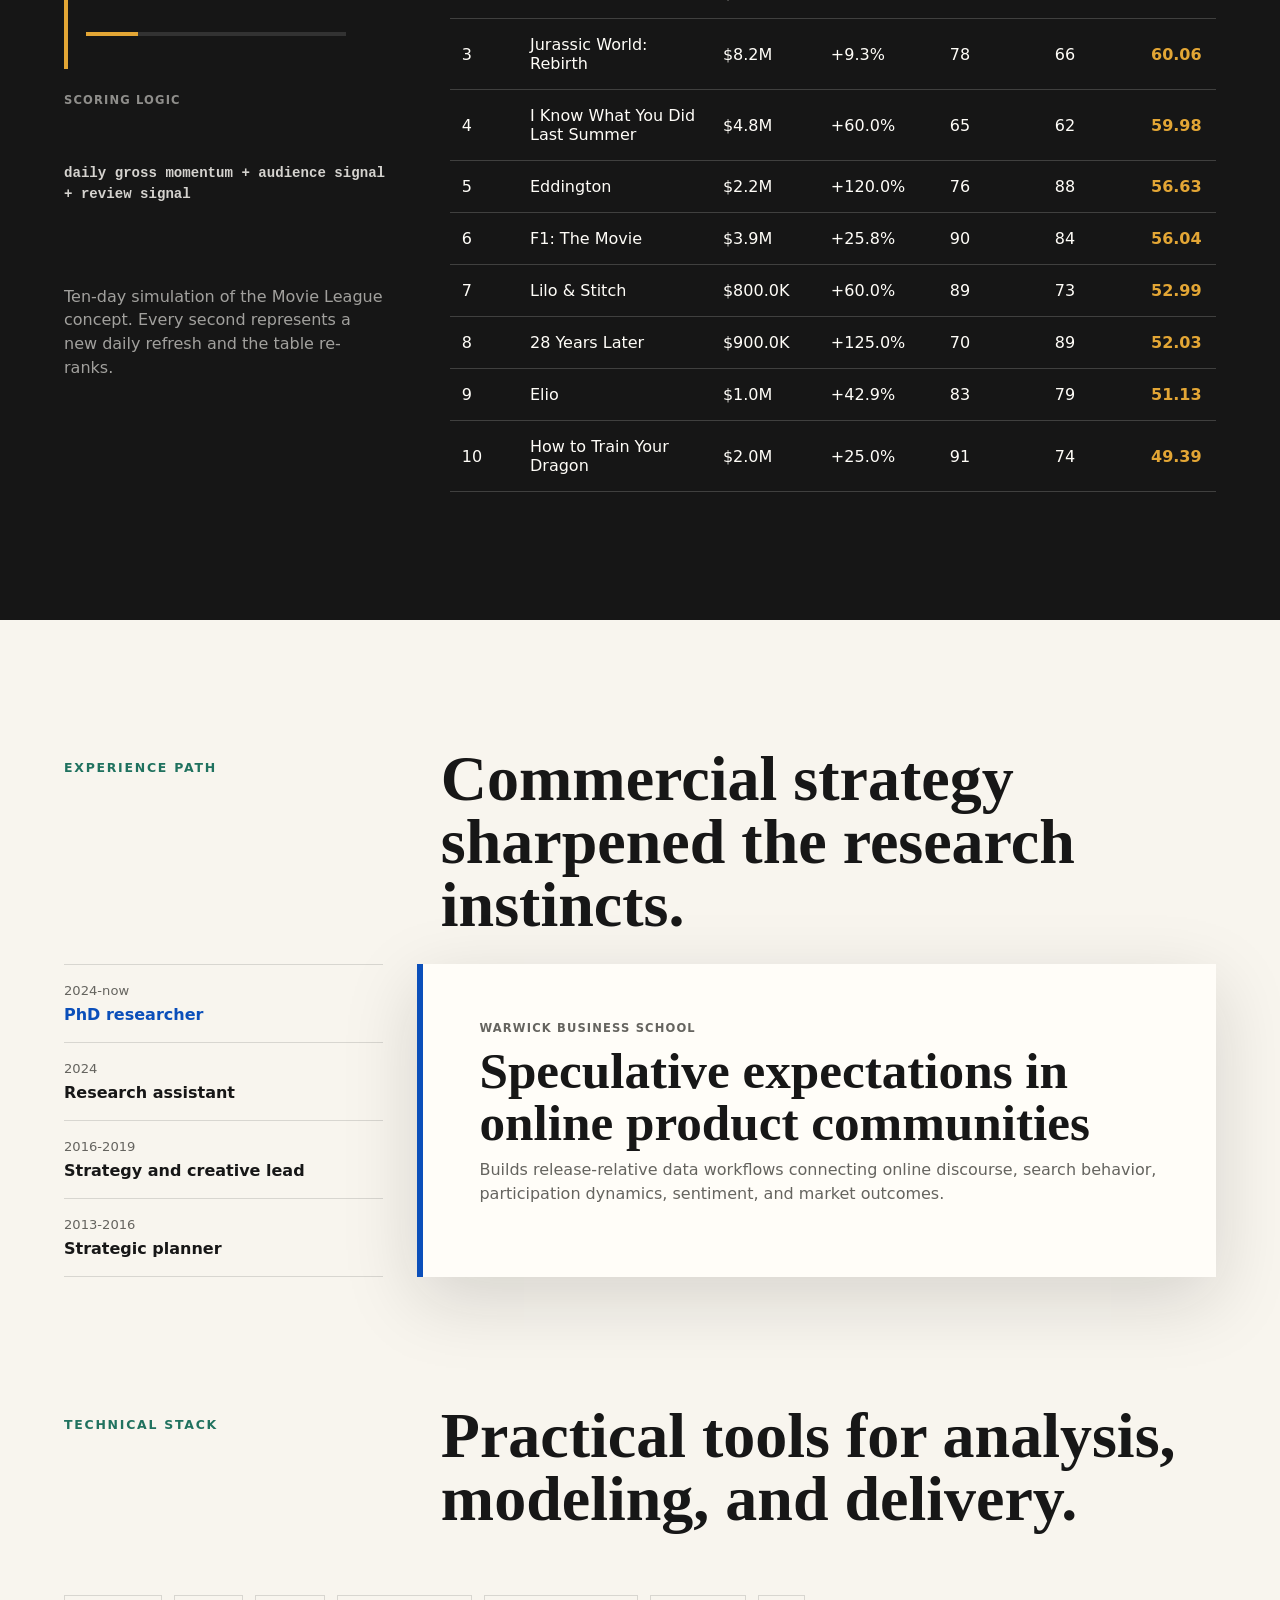
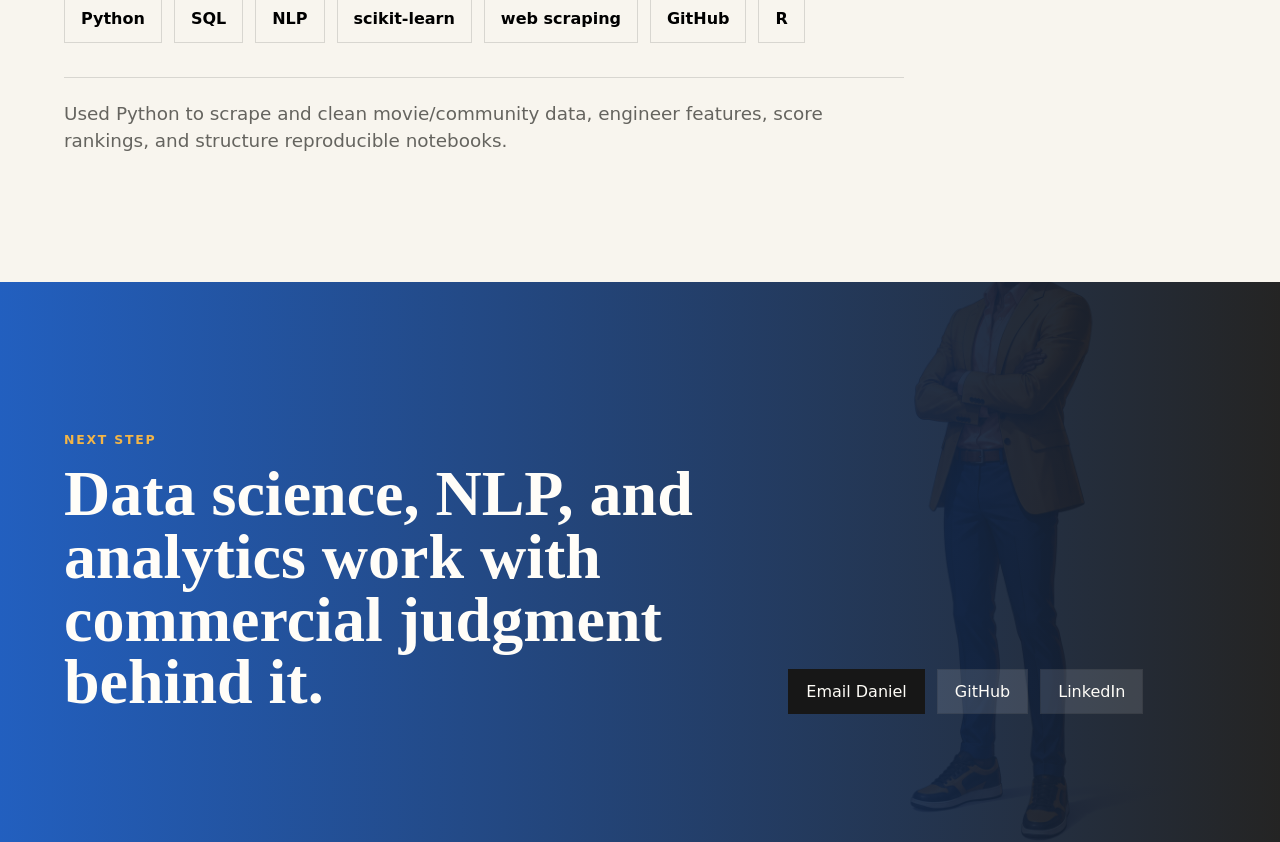
==== commit 35ab8e94: "Refine hero and technical stack copy" ====
--- a/index.html
+++ b/index.html
@@ -3,13 +3,88 @@
   <head>
     <meta charset="utf-8">
     <meta name="viewport" content="width=device-width, initial-scale=1">
-    <title>Meet Daniel Akrofi | Data Science Portfolio</title>
+    <title>Daniel Akrofi | Data Science, NLP & Analytics Portfolio</title>
     <meta
       name="description"
-      content="Daniel Akrofi - data science PhD researcher working across Python, NLP, analytics, statistical modeling, and strategy."
+      content="Daniel Ansah Akrofi is a Warwick Business School PhD researcher and data science portfolio builder working across Python, NLP, analytics, statistical modeling, and strategy."
     >
+    <meta name="author" content="Daniel Ansah Akrofi">
+    <meta
+      name="keywords"
+      content="Daniel Akrofi, Daniel Ansah Akrofi, Daniel A Akrofi, Warwick Business School, data science, NLP, Python, analytics, machine learning, online communities"
+    >
+    <meta name="robots" content="index, follow">
+    <link rel="canonical" href="https://daakrofi.github.io/meet-daniel-akrofi/">
+    <meta property="og:type" content="profile">
+    <meta property="og:title" content="Daniel Akrofi | Data Science, NLP & Analytics Portfolio">
+    <meta
+      property="og:description"
+      content="Warwick Business School PhD researcher building data science, NLP, analytics, and applied ML portfolio projects."
+    >
+    <meta property="og:url" content="https://daakrofi.github.io/meet-daniel-akrofi/">
+    <meta property="og:image" content="https://daakrofi.github.io/meet-daniel-akrofi/assets/daniel-blue-suit-transparent.png">
+    <meta property="profile:first_name" content="Daniel">
+    <meta property="profile:last_name" content="Akrofi">
+    <meta name="twitter:card" content="summary_large_image">
+    <meta name="twitter:title" content="Daniel Akrofi | Data Science, NLP & Analytics Portfolio">
+    <meta
+      name="twitter:description"
+      content="Warwick Business School PhD researcher working across Python, NLP, analytics, statistical modeling, and strategy."
+    >
+    <meta name="twitter:image" content="https://daakrofi.github.io/meet-daniel-akrofi/assets/daniel-blue-suit-transparent.png">
     <link rel="preload" as="image" href="assets/daniel-blue-suit-transparent.png">
     <link rel="stylesheet" href="styles.css">
+    <script type="application/ld+json">
+      {
+        "@context": "https://schema.org",
+        "@type": "Person",
+        "@id": "https://daakrofi.github.io/meet-daniel-akrofi/#daniel-akrofi",
+        "name": "Daniel Ansah Akrofi",
+        "givenName": "Daniel",
+        "familyName": "Akrofi",
+        "alternateName": [
+          "Daniel Akrofi",
+          "Daniel A. Akrofi",
+          "Daniel Ansah-Akrofi"
+        ],
+        "url": "https://daakrofi.github.io/meet-daniel-akrofi/",
+        "image": "https://daakrofi.github.io/meet-daniel-akrofi/assets/daniel-blue-suit-transparent.png",
+        "description": "Daniel Ansah Akrofi is a Warwick Business School PhD researcher working across data science, NLP, analytics, statistical modeling, and strategy.",
+        "jobTitle": "PhD Researcher",
+        "affiliation": {
+          "@type": "CollegeOrUniversity",
+          "name": "Warwick Business School",
+          "url": "https://www.wbs.ac.uk/"
+        },
+        "alumniOf": [
+          {
+            "@type": "CollegeOrUniversity",
+            "name": "Warwick Business School",
+            "url": "https://www.wbs.ac.uk/"
+          },
+          {
+            "@type": "CollegeOrUniversity",
+            "name": "Ashesi University",
+            "url": "https://www.ashesi.edu.gh/"
+          }
+        ],
+        "knowsAbout": [
+          "Data science",
+          "Natural language processing",
+          "Python",
+          "Machine learning",
+          "Statistical modeling",
+          "Online communities",
+          "Marketing analytics",
+          "Consumer behavior"
+        ],
+        "sameAs": [
+          "https://www.wbs.ac.uk/about/person/1950442/",
+          "https://www.linkedin.com/in/daniel-ansah-akrofi",
+          "https://github.com/daakrofi"
+        ]
+      }
+    </script>
   </head>
   <body>
     <header class="site-header" aria-label="Primary navigation">
@@ -26,7 +101,7 @@
     <main id="top">
       <section class="hero" aria-labelledby="hero-title">
         <div class="hero-copy">
-          <p class="eyebrow">Python. NLP. Analytics. Strategy.</p>
+          <p class="eyebrow">NLP. Machine Learning. Analytics. Strategy.</p>
           <h1 id="hero-title">Meet Daniel Akrofi</h1>
           <p class="hero-lede" id="persona-lede">
             Data science PhD researcher turning online behavior, text, and market signals into evidence people can act on.
@@ -268,7 +343,6 @@
           <button type="button" data-skill="SQL">SQL</button>
           <button type="button" data-skill="NLP">NLP</button>
           <button type="button" data-skill="scikit-learn">scikit-learn</button>
-          <button type="button" data-skill="Pandas">pandas</button>
           <button type="button" data-skill="Web scraping">web scraping</button>
           <button type="button" data-skill="GitHub">GitHub</button>
           <button type="button" data-skill="R">R</button>
@@ -285,8 +359,8 @@
         </div>
         <div class="contact-actions">
           <a class="button primary" href="mailto:daniel.akrofi@gmail.com">Email Daniel</a>
-          <a class="button secondary" href="https://github.com/daakrofi">GitHub</a>
-          <a class="button secondary" href="https://www.linkedin.com/in/daniel-ansah-akrofi">LinkedIn</a>
+          <a class="button secondary" href="https://github.com/daakrofi" rel="me">GitHub</a>
+          <a class="button secondary" href="https://www.linkedin.com/in/daniel-ansah-akrofi" rel="me">LinkedIn</a>
         </div>
       </section>
     </main>
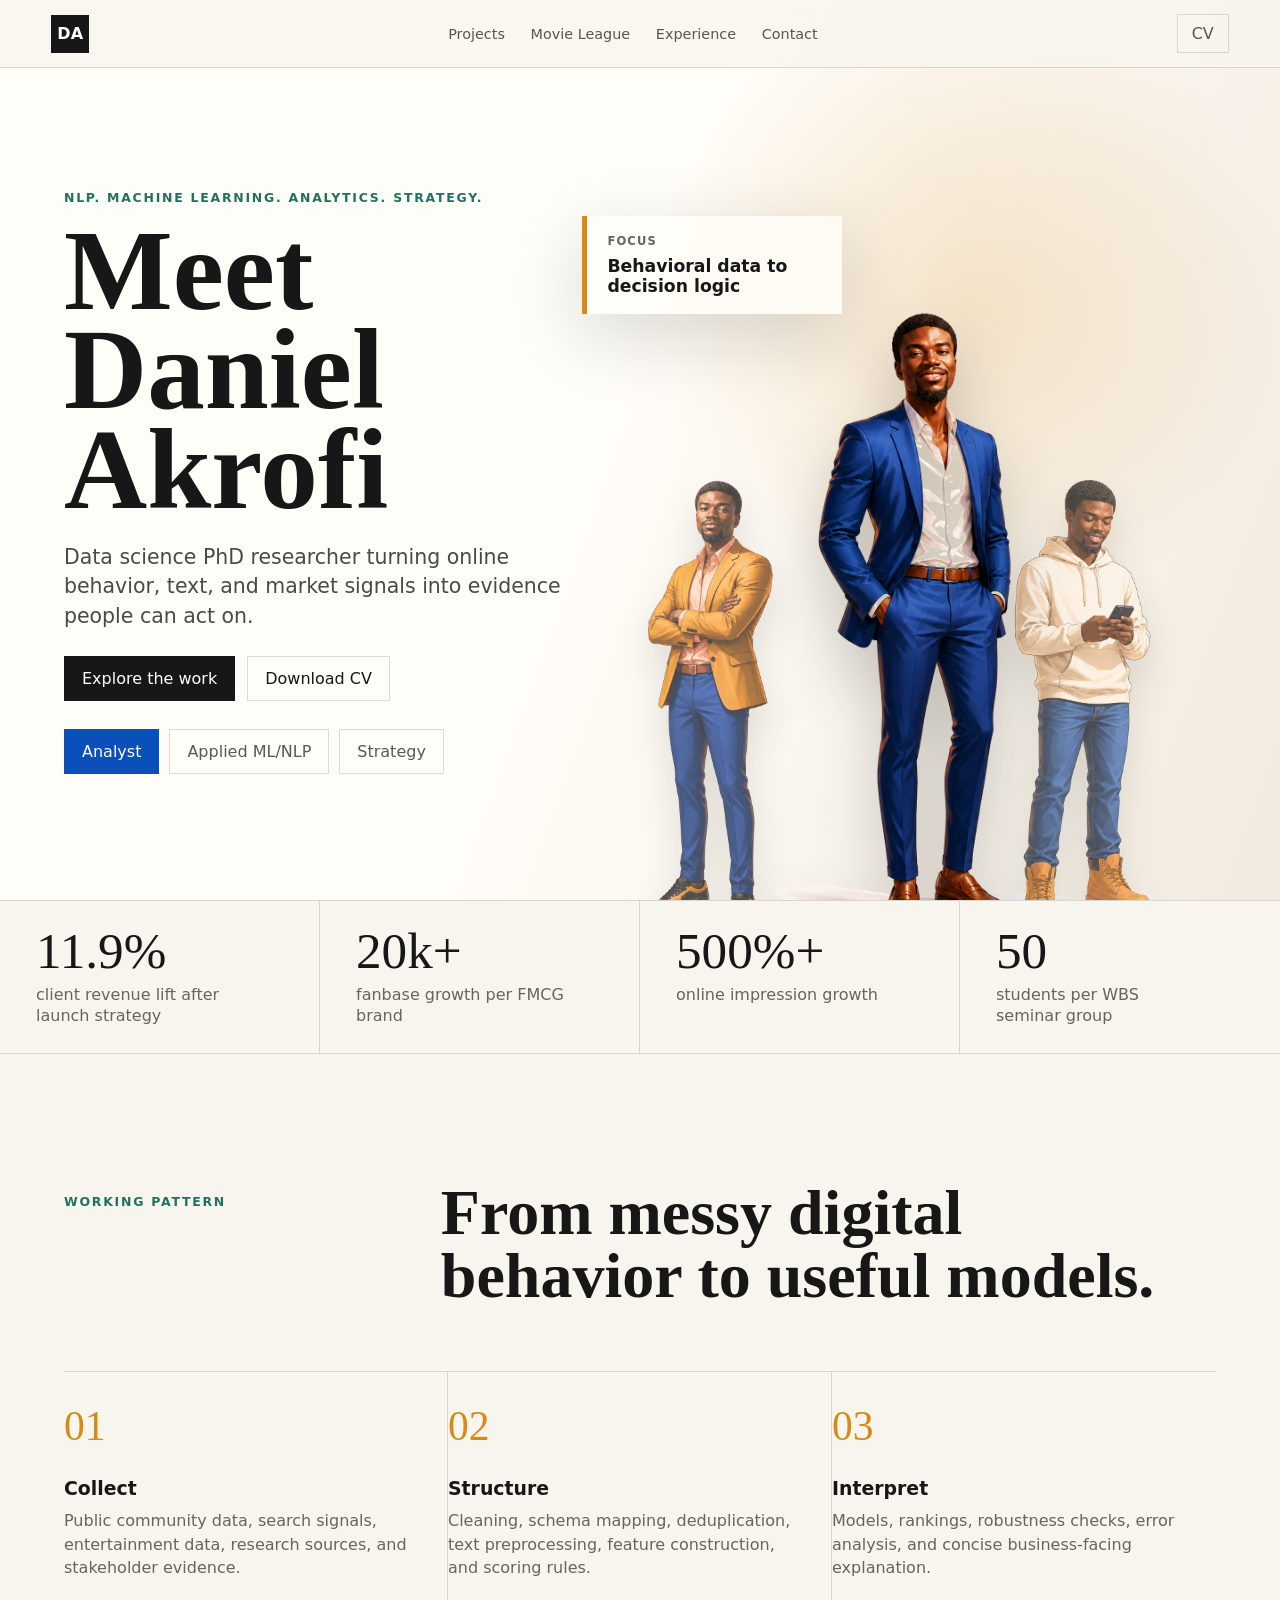
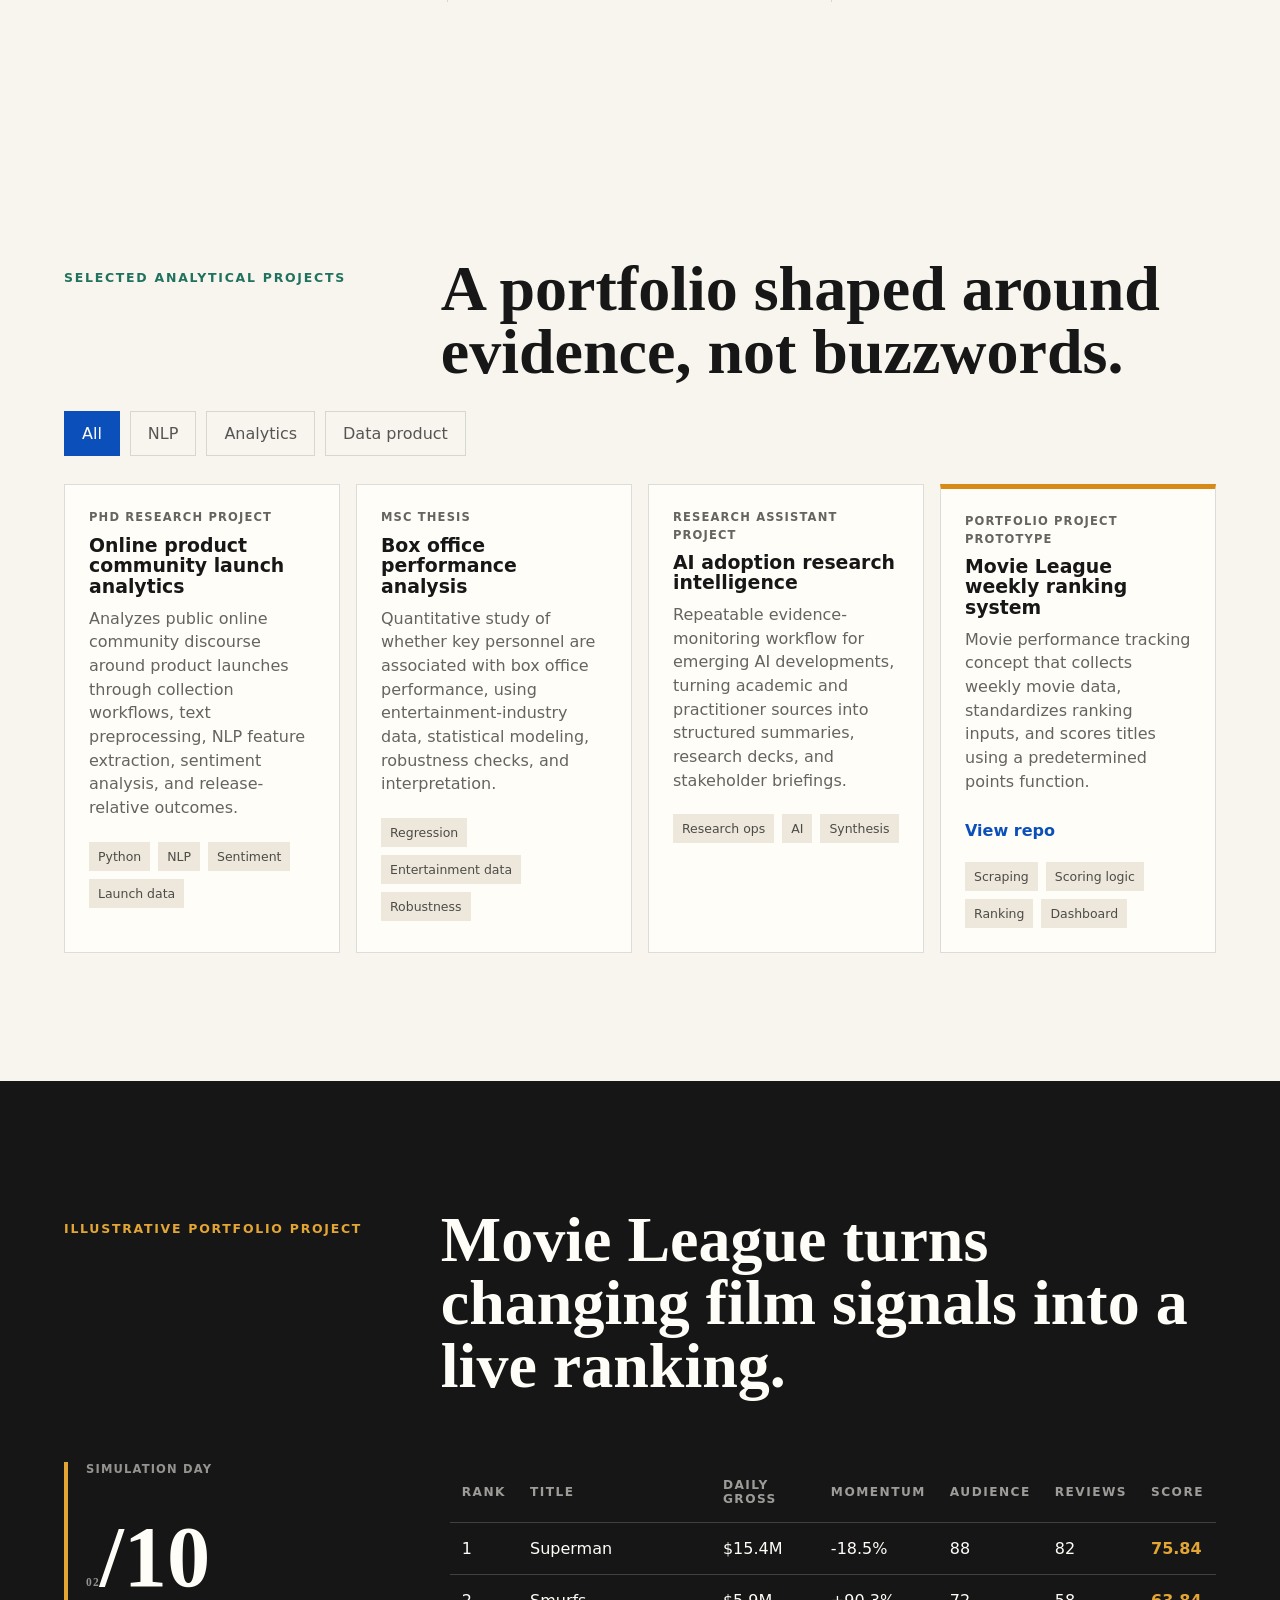
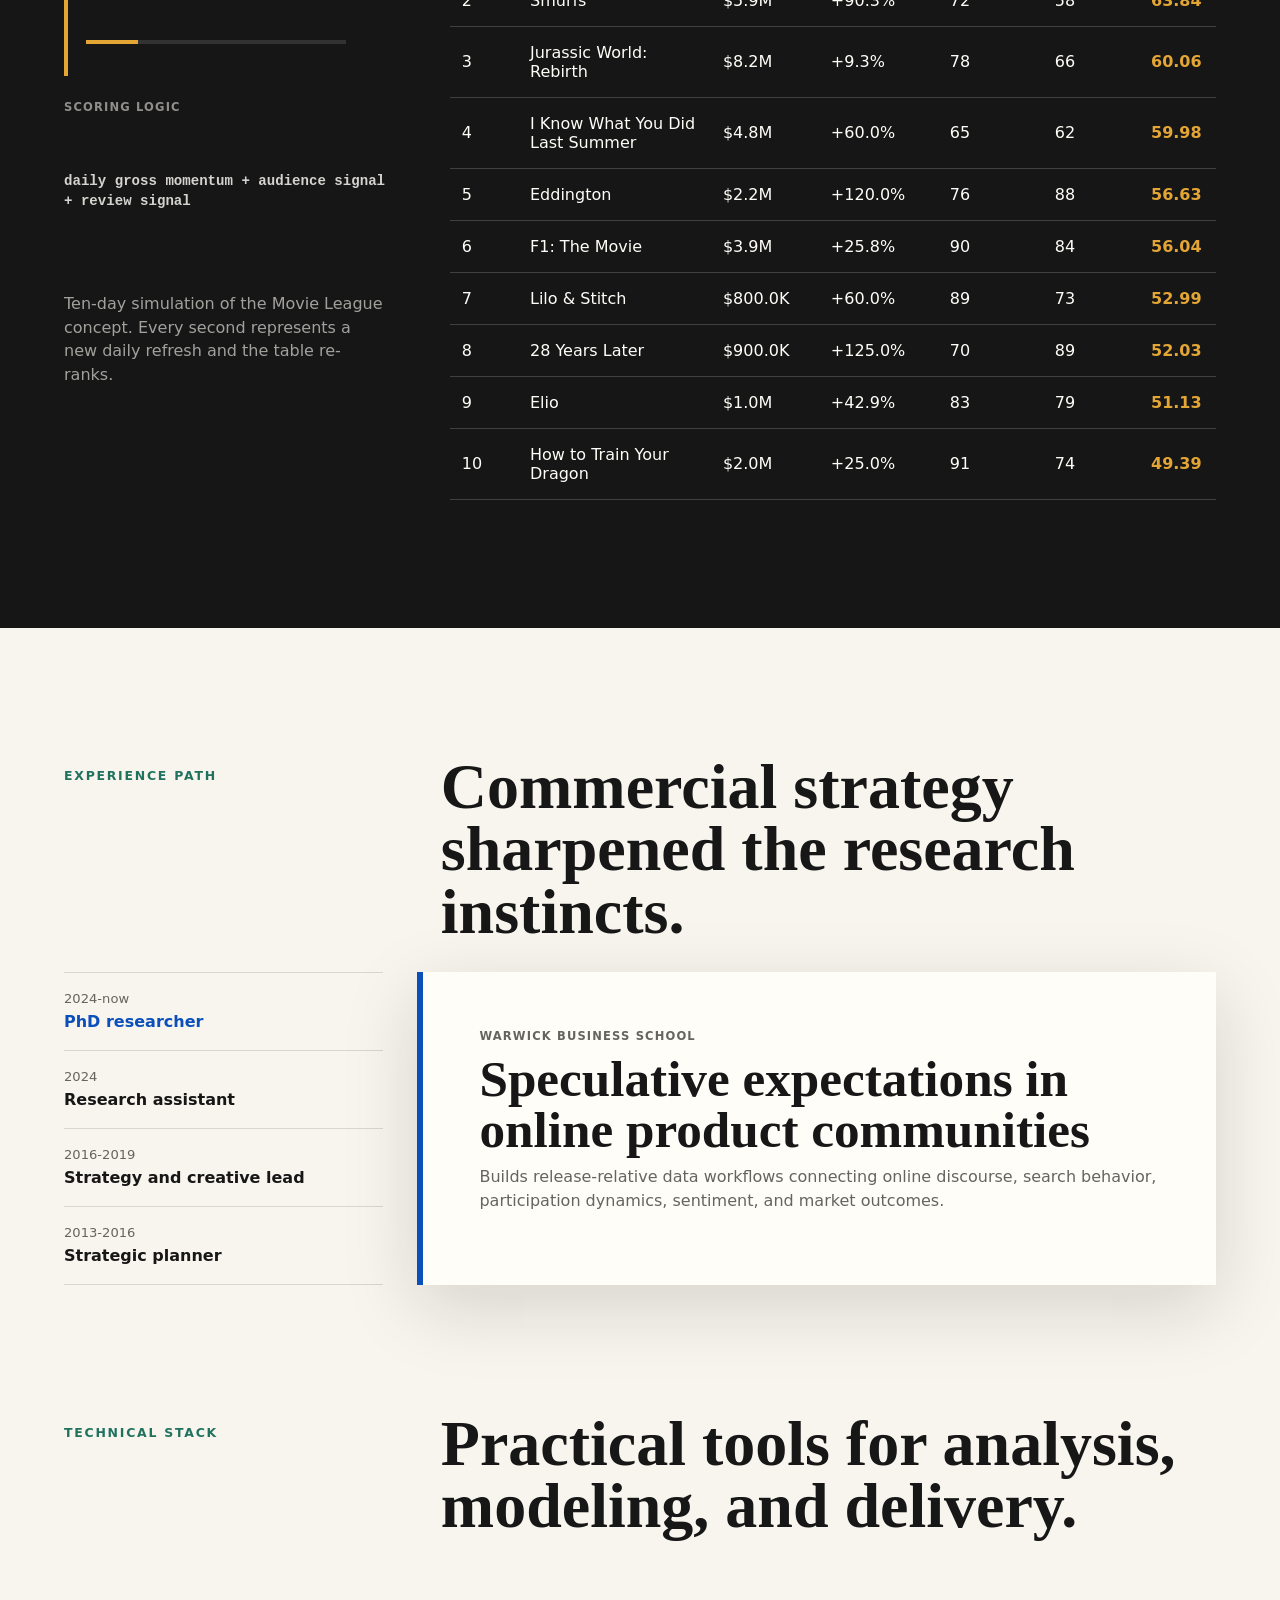
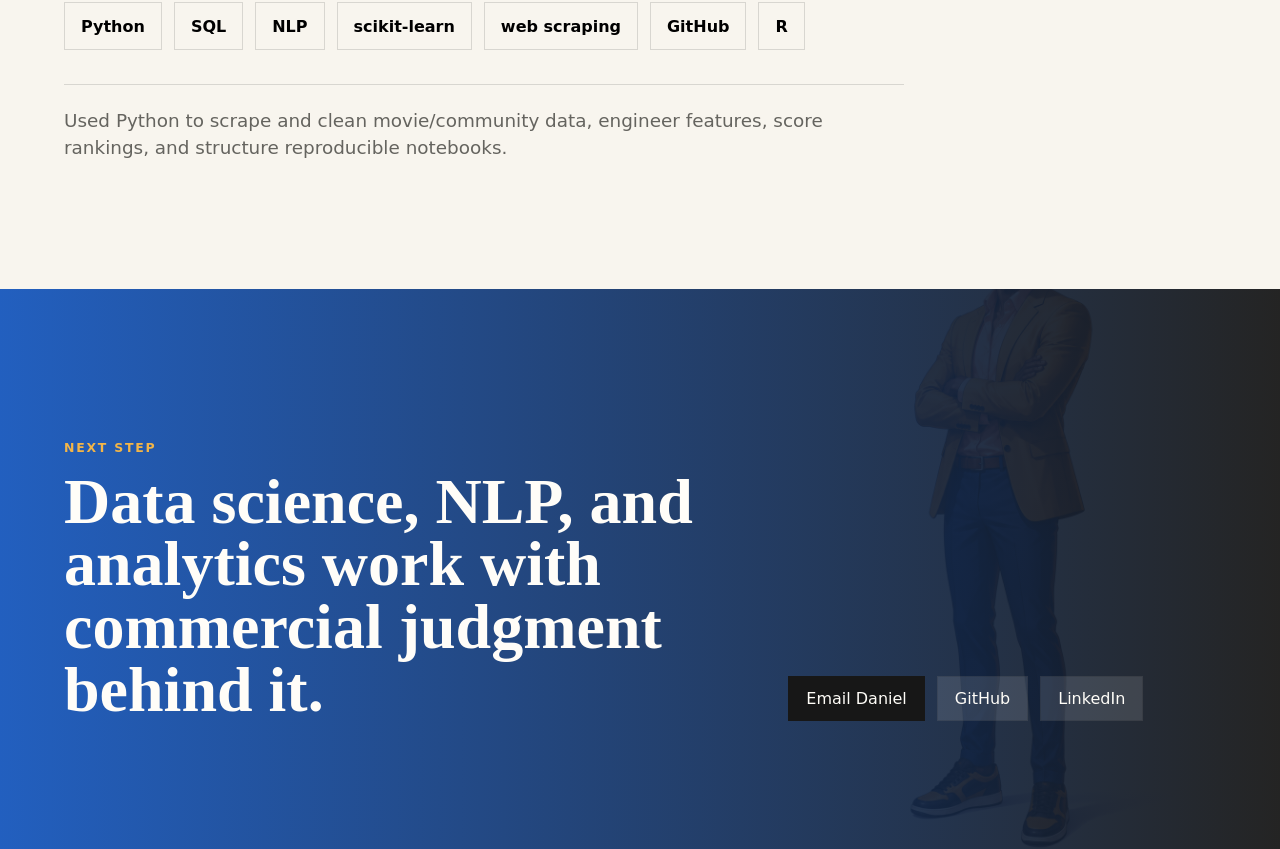
==== commit 2ff1a87c: "Link Movie League portfolio repo" ====
--- a/index.html
+++ b/index.html
@@ -32,6 +32,7 @@
       content="Warwick Business School PhD researcher working across Python, NLP, analytics, statistical modeling, and strategy."
     >
     <meta name="twitter:image" content="https://daakrofi.github.io/meet-daniel-akrofi/assets/daniel-blue-suit-transparent.png">
+    <link rel="alternate" type="text/markdown" href="https://daakrofi.github.io/meet-daniel-akrofi/llms.txt" title="LLM summary for Daniel Akrofi">
     <link rel="preload" as="image" href="assets/daniel-blue-suit-transparent.png">
     <link rel="stylesheet" href="styles.css">
     <script type="application/ld+json">
@@ -247,6 +248,9 @@
               Movie performance tracking concept that collects weekly movie data, standardizes ranking inputs,
               and scores titles using a predetermined points function.
             </p>
+            <a class="project-link" href="https://github.com/daakrofi/The-Movie-League" target="_blank" rel="noopener">
+              View repo
+            </a>
             <div class="tag-list">
               <span>Scraping</span>
               <span>Scoring logic</span>
--- a/styles.css
+++ b/styles.css
@@ -418,6 +418,18 @@
   border-top: 5px solid var(--amber);
 }
 
+.project-link {
+  color: var(--blue);
+  display: inline-flex;
+  font-weight: 800;
+  margin-top: 12px;
+  text-decoration: none;
+}
+
+.project-link:hover {
+  text-decoration: underline;
+}
+
 .tag-list {
   display: flex;
   flex-wrap: wrap;
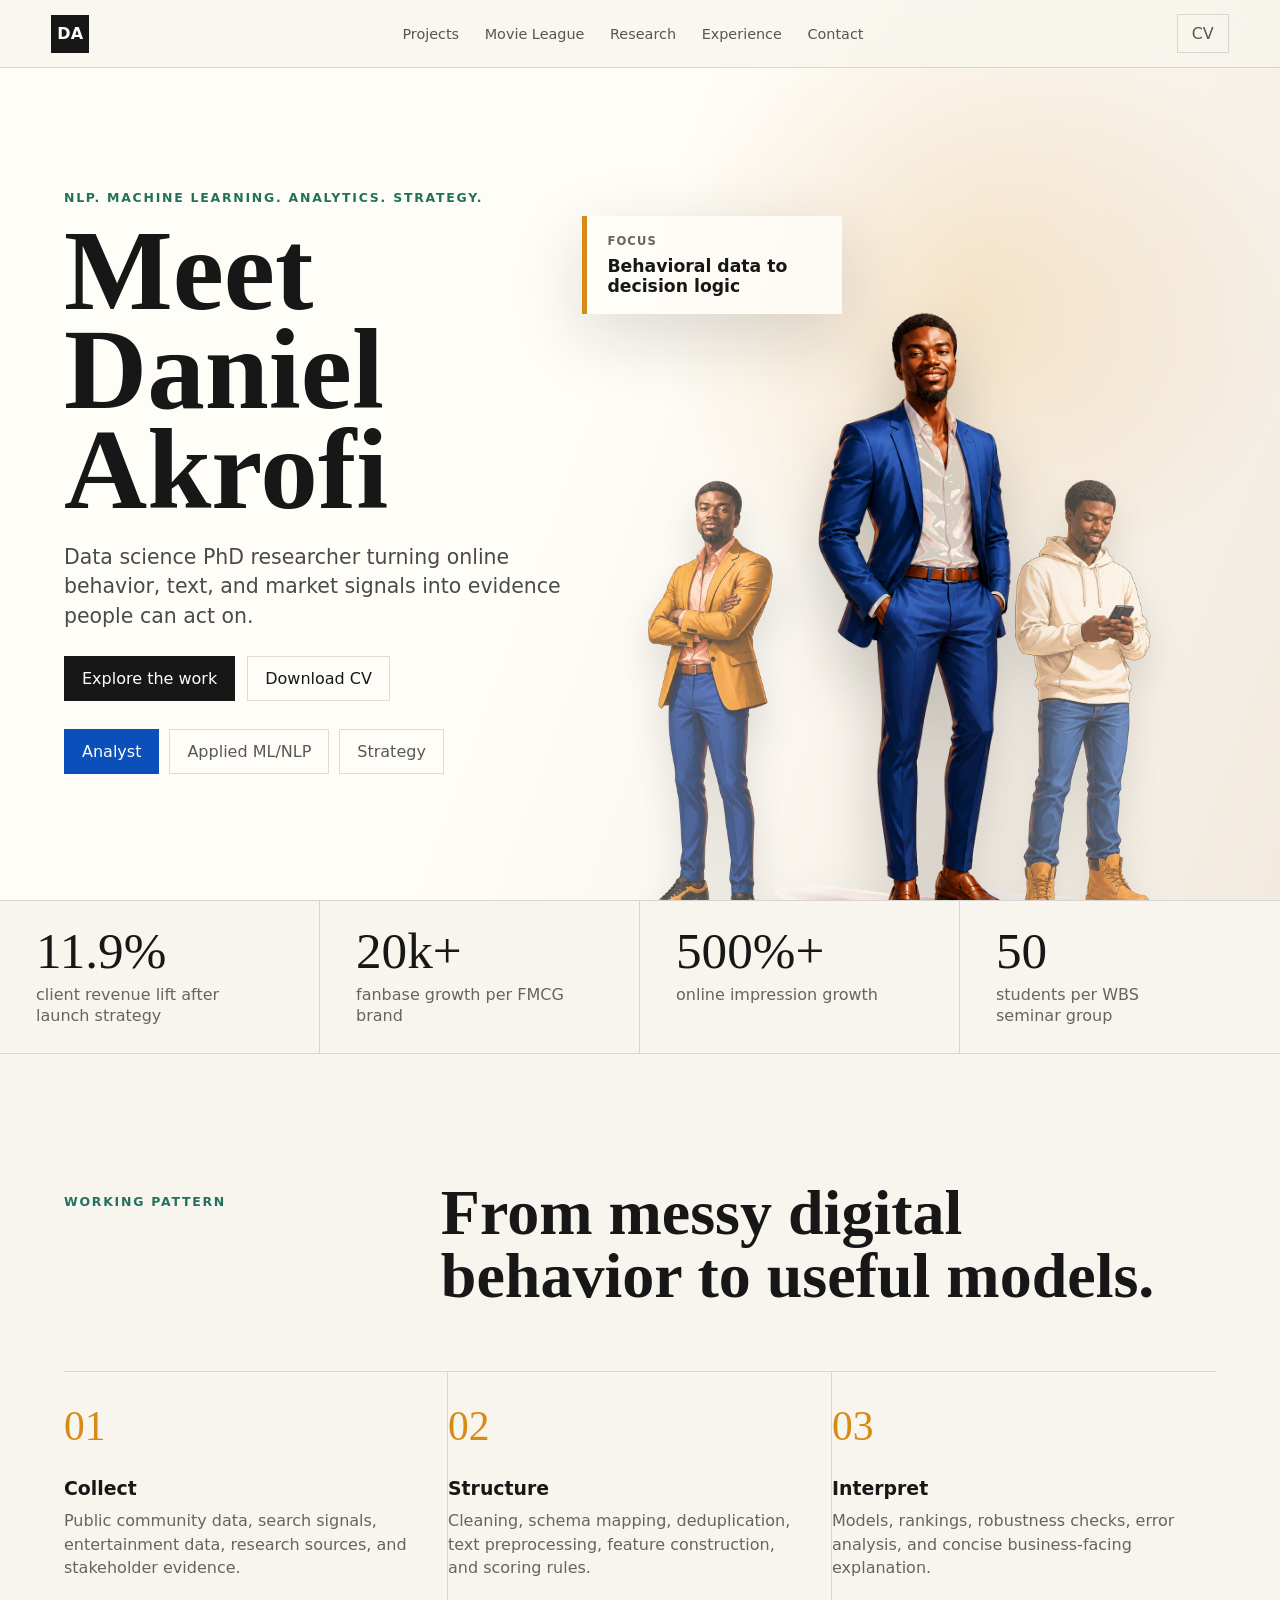
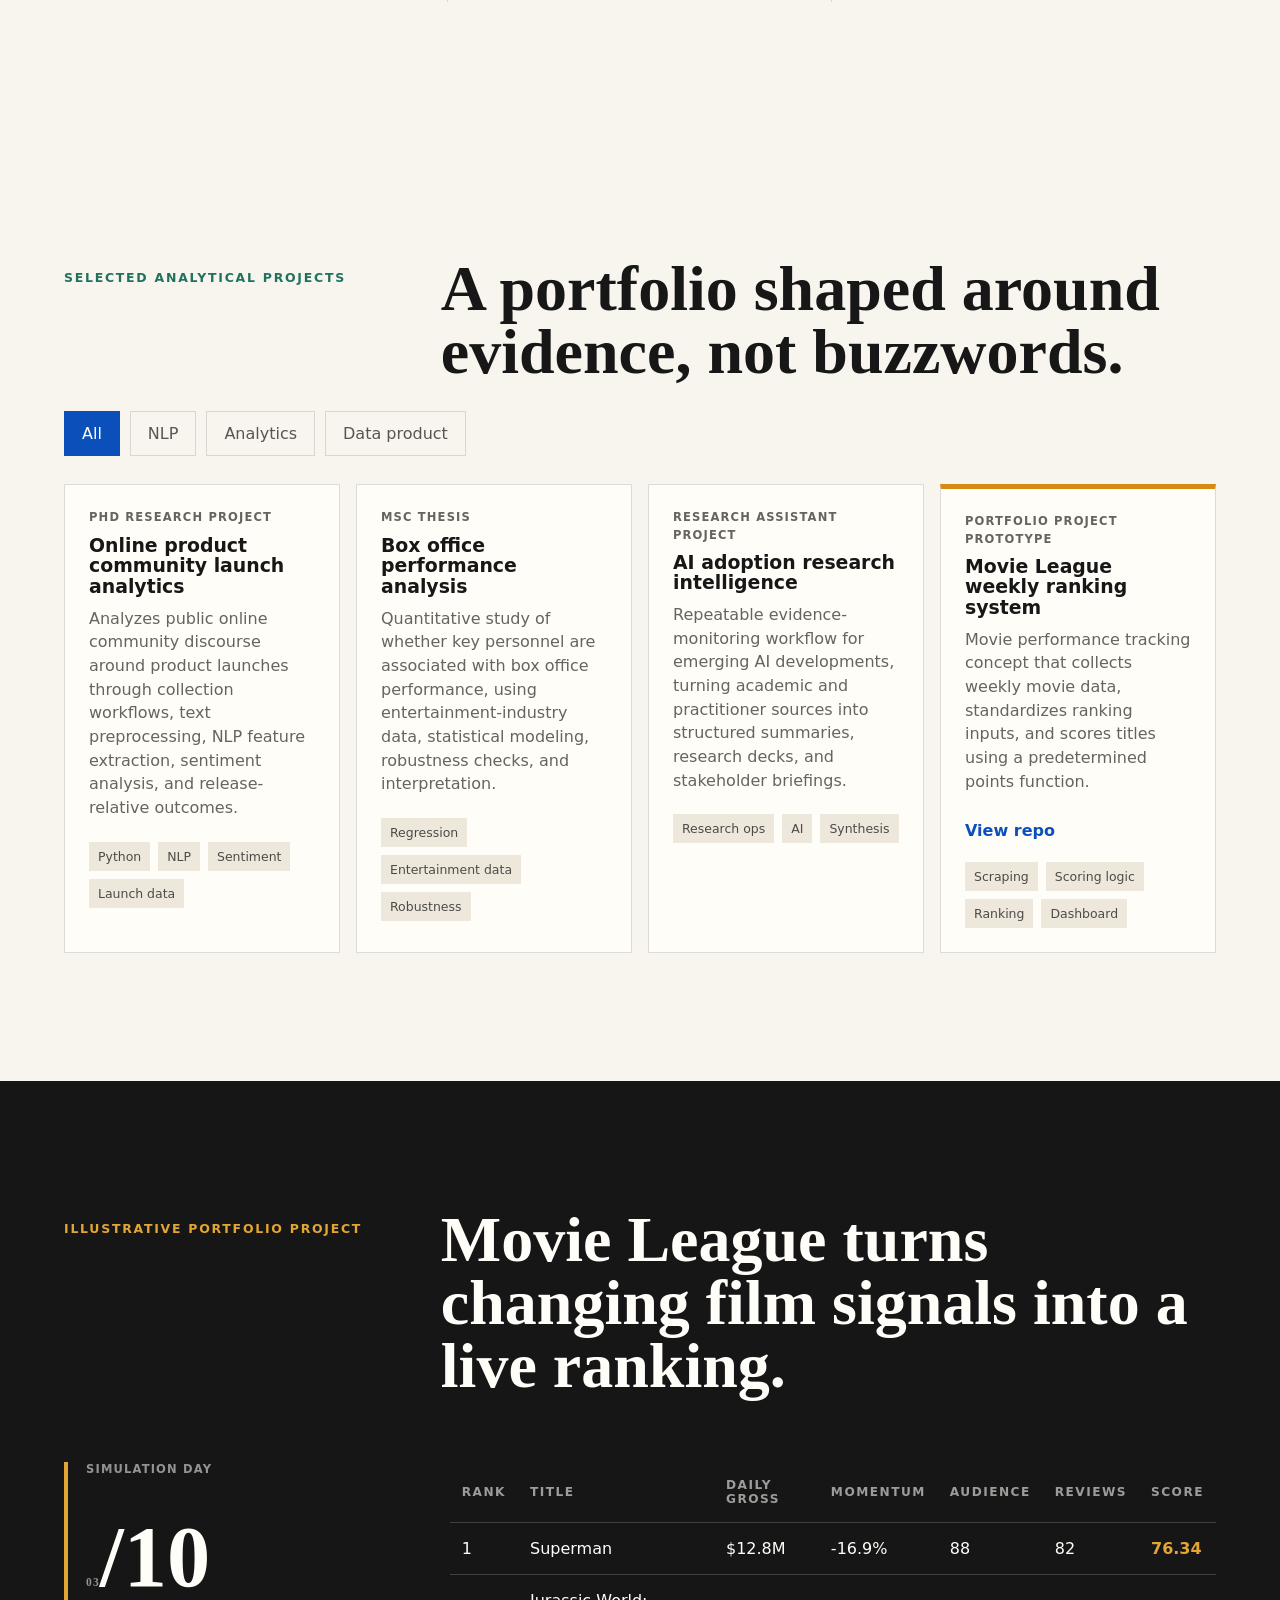
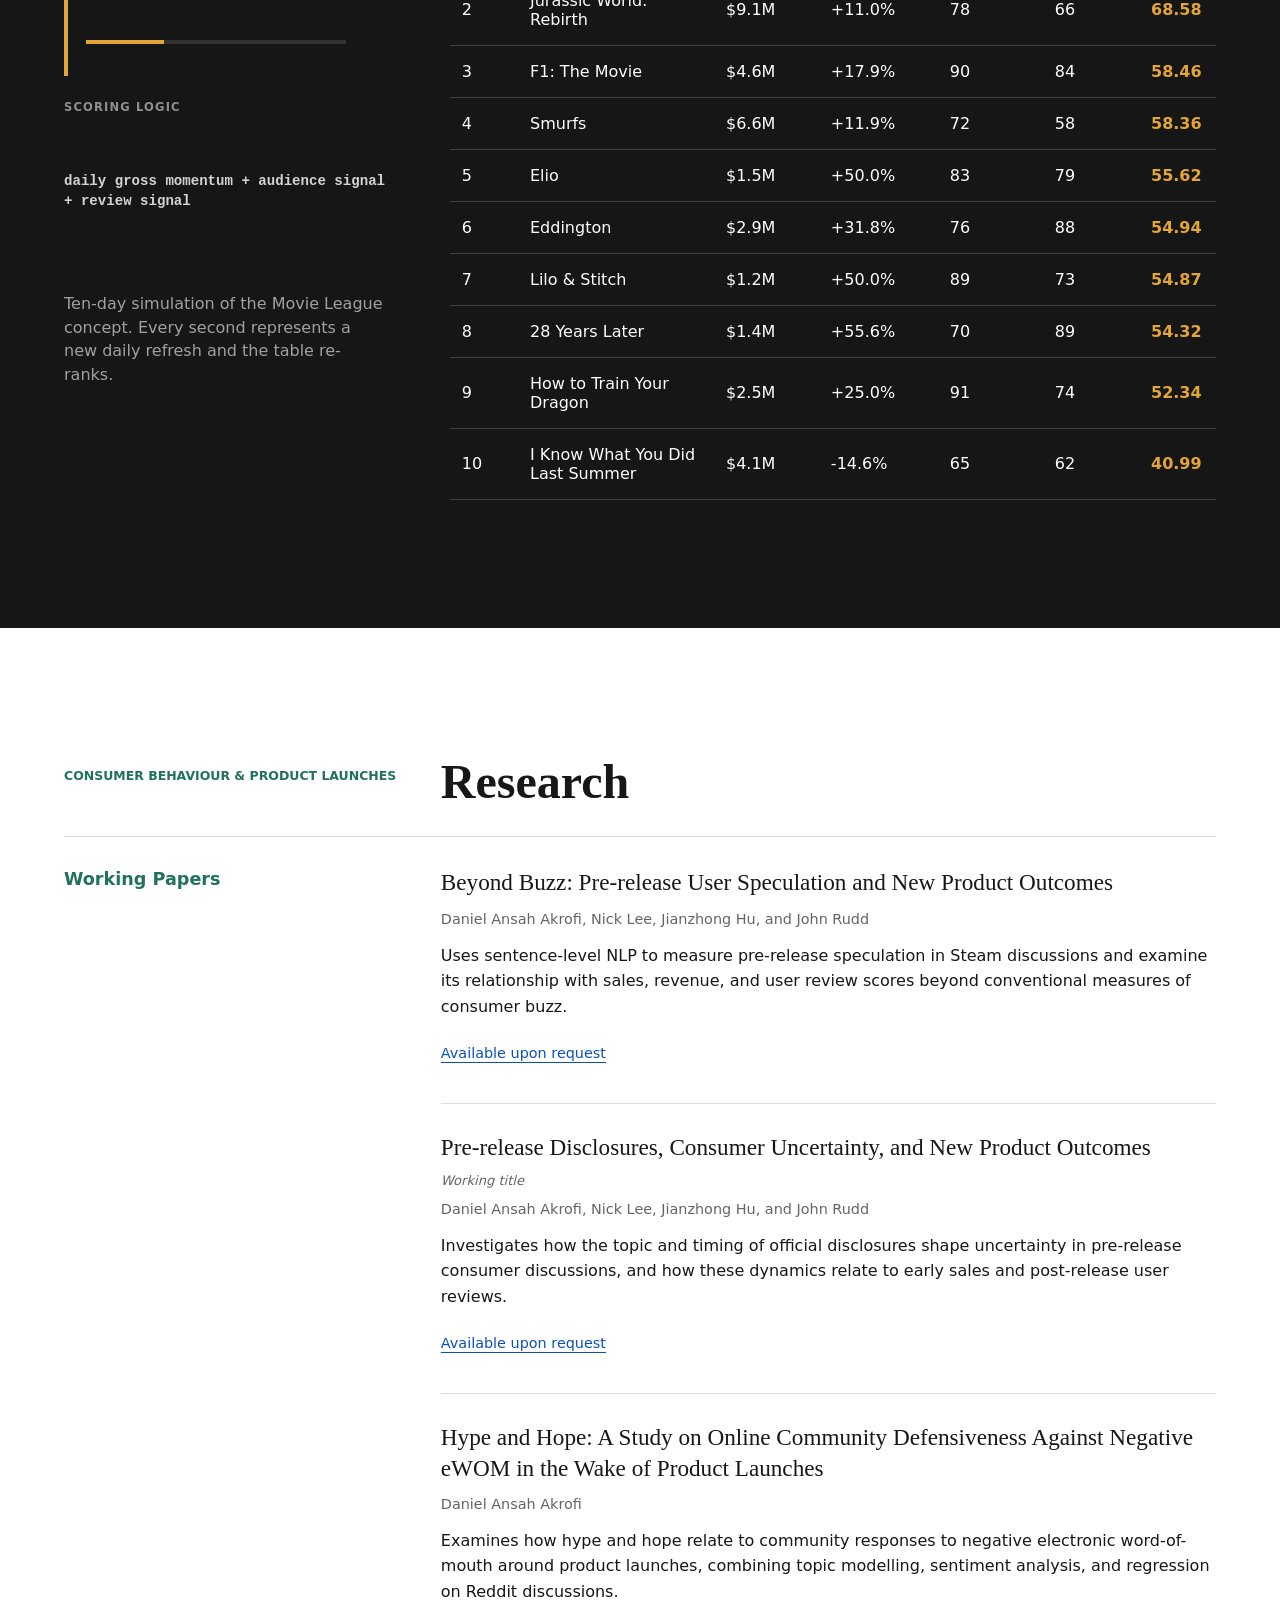
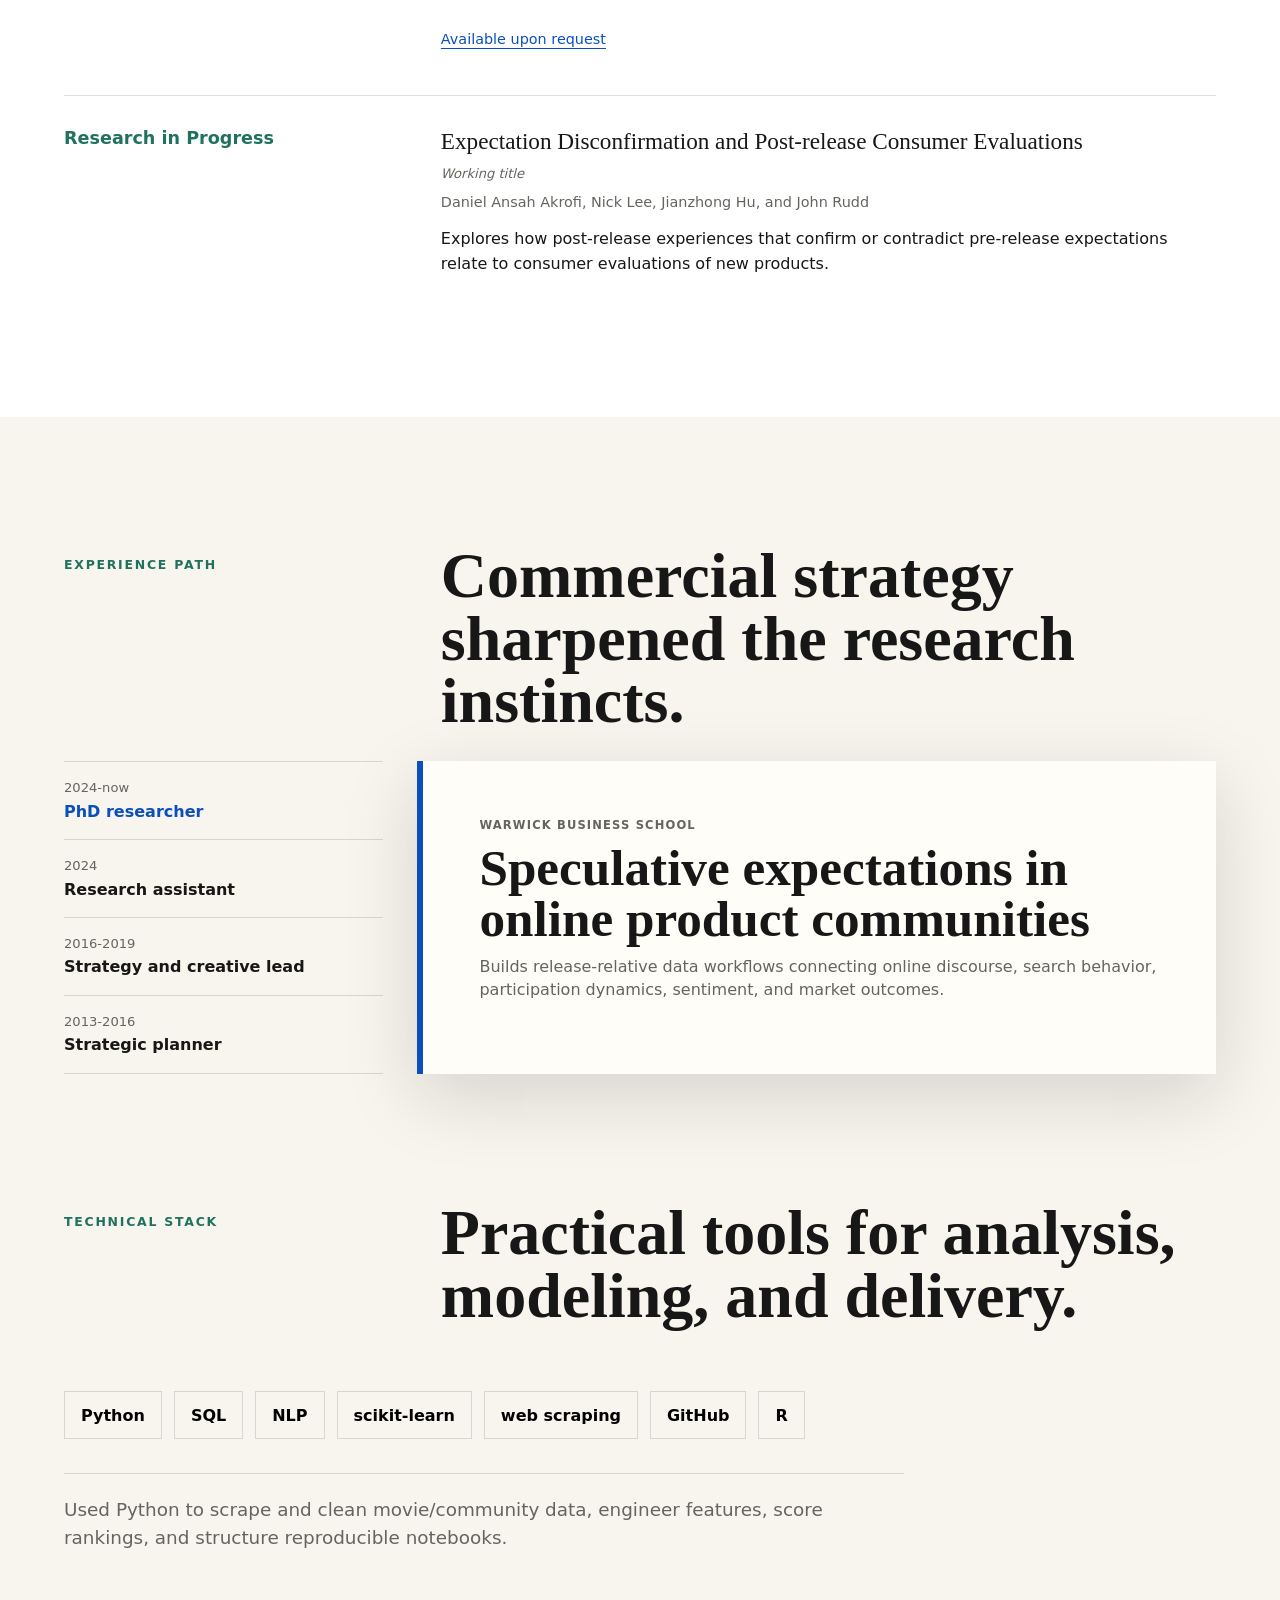
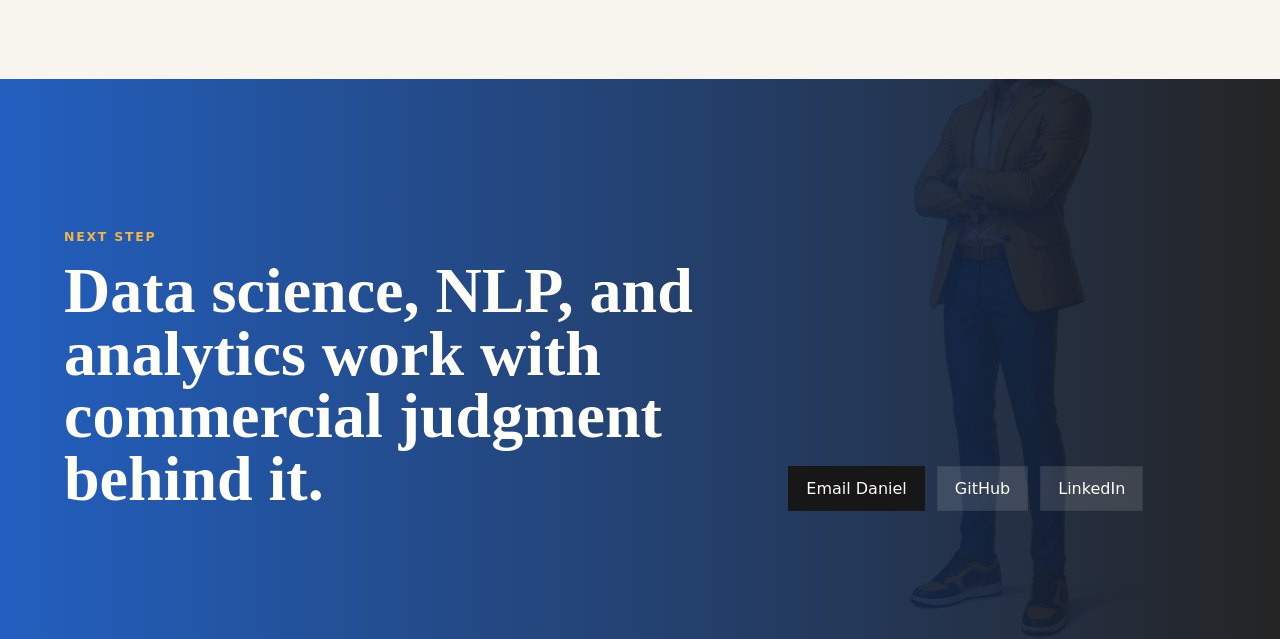
==== commit ebc7520f: "Add working papers and research in progress" ====
--- a/index.html
+++ b/index.html
@@ -93,6 +93,7 @@
       <nav class="nav-links" aria-label="Site sections">
         <a href="#projects">Projects</a>
         <a href="#league">Movie League</a>
+        <a href="#research">Research</a>
         <a href="#timeline">Experience</a>
         <a href="#contact">Contact</a>
       </nav>
@@ -302,6 +303,50 @@
         </div>
       </section>
 
+      <section class="section research-section" id="research" aria-labelledby="research-title">
+        <div class="section-heading compact">
+          <p class="eyebrow">Consumer behaviour &amp; product launches</p>
+          <h2 id="research-title">Research</h2>
+        </div>
+
+        <div class="research-group" aria-labelledby="working-papers-title">
+          <h3 id="working-papers-title">Working Papers</h3>
+          <div class="paper-list">
+            <article class="research-paper" aria-labelledby="paper-one-title">
+              <h4 id="paper-one-title">Beyond Buzz: Pre-release User Speculation and New Product Outcomes</h4>
+              <p class="paper-authors">Daniel Ansah Akrofi, Nick Lee, Jianzhong Hu, and John Rudd</p>
+              <p class="paper-summary">Uses sentence-level NLP to measure pre-release speculation in Steam discussions and examine its relationship with sales, revenue, and user review scores beyond conventional measures of consumer buzz.</p>
+              <a class="paper-request" href="mailto:daniel.akrofi@gmail.com?subject=Working%20paper%20request%3A%20Beyond%20Buzz" aria-label="Request Beyond Buzz by email">Available upon request</a>
+            </article>
+            <article class="research-paper" aria-labelledby="paper-two-title">
+              <h4 id="paper-two-title">Pre-release Disclosures, Consumer Uncertainty, and New Product Outcomes</h4>
+              <p class="paper-status">Working title</p>
+              <p class="paper-authors">Daniel Ansah Akrofi, Nick Lee, Jianzhong Hu, and John Rudd</p>
+              <p class="paper-summary">Investigates how the topic and timing of official disclosures shape uncertainty in pre-release consumer discussions, and how these dynamics relate to early sales and post-release user reviews.</p>
+              <a class="paper-request" href="mailto:daniel.akrofi@gmail.com?subject=Working%20paper%20request%3A%20Pre-release%20Disclosures" aria-label="Request Pre-release Disclosures by email">Available upon request</a>
+            </article>
+            <article class="research-paper" aria-labelledby="hype-hope-title">
+              <h4 id="hype-hope-title">Hype and Hope: A Study on Online Community Defensiveness Against Negative eWOM in the Wake of Product Launches</h4>
+              <p class="paper-authors">Daniel Ansah Akrofi</p>
+              <p class="paper-summary">Examines how hype and hope relate to community responses to negative electronic word-of-mouth around product launches, combining topic modelling, sentiment analysis, and regression on Reddit discussions.</p>
+              <a class="paper-request" href="mailto:daniel.akrofi@gmail.com?subject=Working%20paper%20request%3A%20Hype%20and%20Hope" aria-label="Request Hype and Hope by email">Available upon request</a>
+            </article>
+          </div>
+        </div>
+
+        <div class="research-group" aria-labelledby="research-progress-title">
+          <h3 id="research-progress-title">Research in Progress</h3>
+          <div class="paper-list">
+            <article class="research-paper" aria-labelledby="paper-three-title">
+              <h4 id="paper-three-title">Expectation Disconfirmation and Post-release Consumer Evaluations</h4>
+              <p class="paper-status">Working title</p>
+              <p class="paper-authors">Daniel Ansah Akrofi, Nick Lee, Jianzhong Hu, and John Rudd</p>
+              <p class="paper-summary">Explores how post-release experiences that confirm or contradict pre-release expectations relate to consumer evaluations of new products.</p>
+            </article>
+          </div>
+        </div>
+      </section>
+
       <section class="section timeline-section" id="timeline" aria-labelledby="timeline-title">
         <div class="section-heading compact">
           <p class="eyebrow">Experience path</p>
--- a/styles.css
+++ b/styles.css
@@ -568,6 +568,92 @@
   font-variant-numeric: tabular-nums;
 }
 
+.research-section {
+  background: #fff;
+  scroll-margin-top: 68px;
+}
+
+.research-section .eyebrow {
+  letter-spacing: 0;
+}
+
+.research-section h2 {
+  font-size: 3rem;
+  line-height: 1.1;
+}
+
+.research-group {
+  border-top: 1px solid var(--line);
+  display: grid;
+  gap: 28px;
+  grid-template-columns: minmax(160px, 0.45fr) minmax(0, 1fr);
+  padding-top: 30px;
+}
+
+.research-group + .research-group {
+  margin-top: 34px;
+}
+
+.research-group > h3 {
+  color: var(--green);
+  font-size: 1.1rem;
+  line-height: 1.4;
+}
+
+.research-paper + .research-paper {
+  border-top: 1px solid var(--line);
+  margin-top: 28px;
+  padding-top: 28px;
+}
+
+.research-paper h4 {
+  font-family: Georgia, "Times New Roman", serif;
+  font-size: 1.45rem;
+  font-weight: 500;
+  line-height: 1.3;
+  margin: 0 0 10px;
+  overflow-wrap: break-word;
+}
+
+.paper-authors,
+.paper-summary {
+  font-size: 1rem;
+  line-height: 1.6;
+  margin-bottom: 12px;
+  max-width: 76ch;
+}
+
+.paper-authors {
+  color: var(--muted);
+  font-size: 0.9rem;
+}
+
+.paper-status {
+  color: var(--muted);
+  font-size: 0.82rem;
+  font-style: italic;
+  margin-bottom: 10px;
+}
+
+.paper-request {
+  color: var(--blue);
+  display: inline-flex;
+  align-items: center;
+  font-size: 0.9rem;
+  min-height: 44px;
+  text-decoration: underline;
+  text-underline-offset: 4px;
+}
+
+.paper-request:hover {
+  color: var(--ink);
+}
+
+.paper-request:focus-visible {
+  outline: 2px solid var(--blue);
+  outline-offset: 4px;
+}
+
 .timeline-shell {
   display: grid;
   gap: 34px;
@@ -735,7 +821,8 @@
     grid-template-columns: repeat(2, 1fr);
   }
 
-  .section-heading {
+  .section-heading,
+  .research-group {
     grid-template-columns: 1fr;
   }
 }
